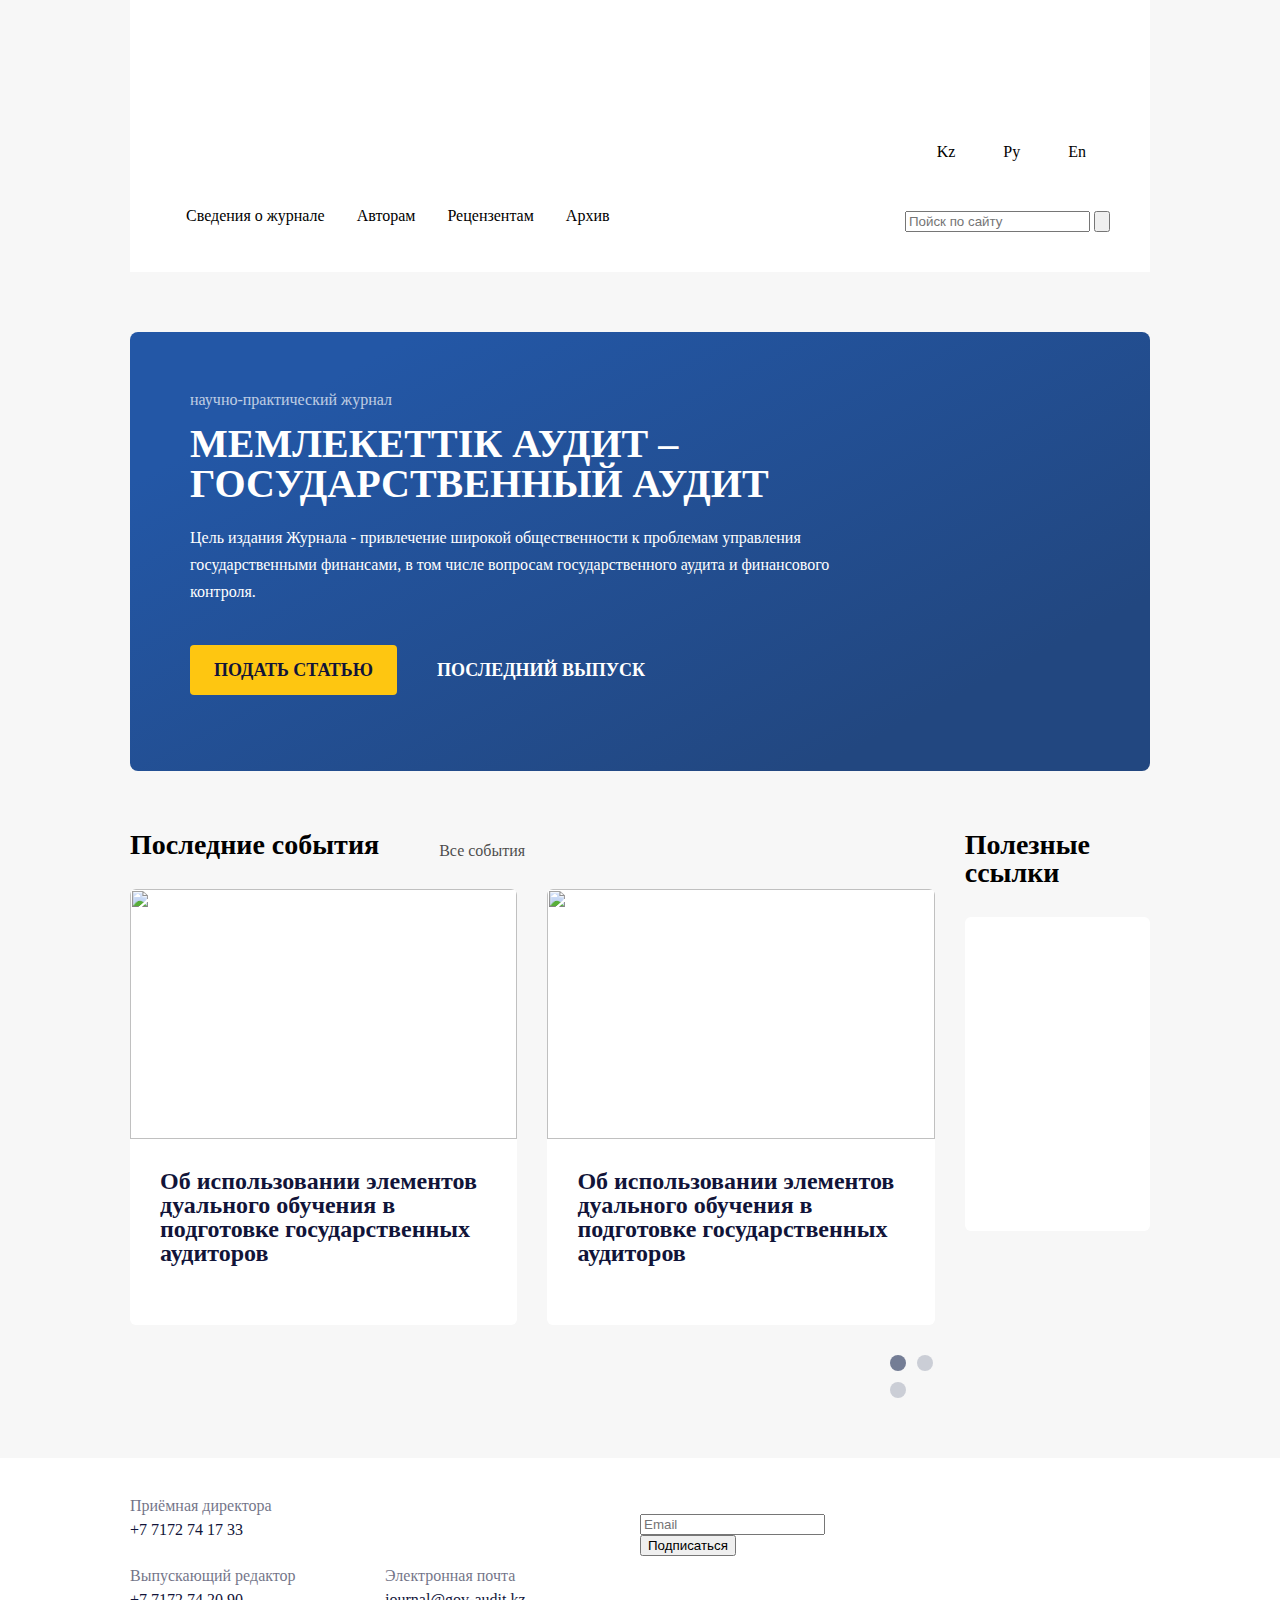
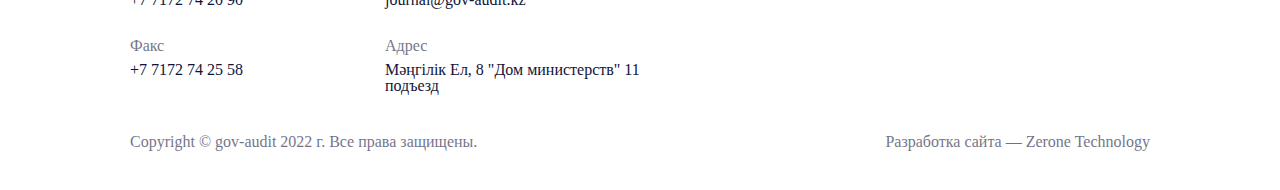
==== index.html @ de804c96 "premade bootrstrap" ====
<!DOCTYPE html>
<html lang="en">
	<head>
		<meta charset="UTF-8" />
		<meta http-equiv="X-UA-Compatible" content="IE=edge" />
		<meta name="viewport" content="width=device-width, initial-scale=1.0" />
		<title>Gos audit | layout</title>

		<link rel="stylesheet" href="./assets/css/main.min.css" />
	</head>
	<body>
		<header>
			<div class="header--top">
				<div class="container">
					<div class="logo--wrapper">
						<img
							height="120px"
							src="./assets/img/Esep logo 1.svg"
							alt=""
							srcset=""
						/>
					</div>
					<div class="navigation--wrapper">
						<div class="personal--wrapper"></div>
						<div class="lang--wrapper">
							<ul class="lang--list">
								<li class="lang--item"><a href="" class="lang--link">Kz</a></li>
								<li class="lang--item"><a href="" class="lang--link">Ру</a></li>
								<li class="lang--item"><a href="" class="lang--link">En</a></li>
							</ul>
						</div>
					</div>
				</div>
			</div>
			<div class="header--bottom">
				<div class="container">
					<div class="menu--wrapper">
						<ul class="menu--list">
							<li class="menu--item">
								<a href="" class="menu--link">Сведения о журнале</a>
							</li>
							<li class="menu--item">
								<a href="" class="menu--link">Авторам</a>
							</li>
							<li class="menu--item">
								<a href="" class="menu--link">Рецензентам</a>
							</li>
							<li class="menu--item">
								<a href="" class="menu--link">Архив</a>
							</li>
						</ul>
					</div>
					<div class="search--wrapper">
						<form class="search--bar" action type="get">
							<input type="text" placeholder="Пойск по сайту" />
							<input type="submit" value="" />
						</form>
					</div>
				</div>
			</div>
		</header>
		<main class="mainpage">
			<!-- Main banner -->
			<section class="banner--wide-top">
				<!-- <img class="fly" src="./assets/img/banner/circles.svg" alt="" /> -->
				<article>
					<div class="cartegory">научно-практический журнал</div>
					<div class="title">МЕМЛЕКЕТТІК АУДИТ – ГОСУДАРСТВЕННЫЙ АУДИТ</div>
					<div class="description">
						Цель издания Журнала - привлечение широкой общественности к
						проблемам управления государственными финансами, в том числе
						вопросам государственного аудита и финансового контроля.
					</div>
					<div class="btn--wrapper">
						<div class="btn--inline">
							<a href="" class="btn btn--primary">Подать статью</a>
							<a href="" class="btn btn--secondary">Последний выпуск</a>
						</div>
					</div>
				</article>
			</section>
			<!-- Section with right bar -->
			<section class="content--complex">
				<div class="content--left">
					<div class="block">
						<div class="block--title">
							<div class="title">
								<h3>Последние события</h3>
							</div>
							<div class="link">
								<a href="" class="block--link">Все события</a>
							</div>
						</div>
						<div class="block--content">
							<div class="news--list">
								<div class="news--item">
									<div class="news--content--wrapper">
										<div class="news--content">
											<div class="news--image">
												<img
													src="https://tengrinews.kz/userdata/article/2022/article_1742/thumb_m/photo_2461.jpeg"
													alt=""
												/>
											</div>
											<article class="news--info">
												<div class="title">
													<a href="/">
														Об использовании элементов дуального обучения в
														подготовке государственных аудиторов
													</a>
												</div>
											</article>
										</div>
									</div>
								</div>
								<div class="news--item">
									<div class="news--content--wrapper">
										<div class="news--content">
											<div class="news--image">
												<img
													src="https://tengrinews.kz/userdata/u407/2022-02/resize/171885e042abcdcb8bdae9cc06c01e31.jpeg"
													alt=""
												/>
											</div>
											<article class="news--info">
												<div class="title">
													<a href="/">
														Об использовании элементов дуального обучения в
														подготовке государственных аудиторов
													</a>
												</div>
											</article>
										</div>
									</div>
								</div>

								<div class="pagination pagination--news">
									<div class="icon icon--arrow-left">
										<a href="/">
											<img
												src="./assets/img/icons/arrow-left.svg"
												alt=""
												srcset=""
											/>
										</a>
									</div>
									<div class="icon icon--arrow-right">
										<a href="/">
											<img
												src="./assets/img/icons/arrow-right.svg"
												alt=""
												srcset=""
											/>
										</a>
									</div>
									<div class="external">
										<div class="image--wrapper">
											<a href="/" class="icon icon--circle active"></a>
											<a href="/" class="icon icon--circle"></a>
											<a href="/" class="icon icon--circle"></a>
										</div>
									</div>
								</div>
							</div>
						</div>
					</div>
				</div>
				<div class="content--right">
					<div class="block">
						<div class="block--title">
							<div class="title">
								<h3>Полезные ссылки</h3>
							</div>
						</div>
						<div class="block--content">
							<div class="link--list">
								<div class="link--item">
									<a href="" class="image--link">
										<img
											src="https://moveon.kz/src/assets/img/Athletex2%201.png"
											alt=""
										/>
									</a>
								</div>
								<div class="link--item">
									<a href="" class="image--link">
										<img
											src="https://moveon.kz/src/assets/img/%D1%84%D1%81%D1%82%201.png"
											alt=""
										/>
									</a>
								</div>
								<div class="link--item">
									<a href="" class="image--link">
										<img
											src="https://moveon.kz/src/assets/img/RC%20logo%201.png"
											alt=""
										/>
									</a>
								</div>
								<div class="link--item">
									<a href="" class="image--link">
										<img
											src="https://moveon.kz/src/assets/img/GC%201.png"
											alt=""
										/>
									</a>
								</div>
							</div>
						</div>
					</div>
				</div>
			</section>
		</main>
		<footer>
			<div class="container">
				<div class="footer--left">
					<div class="contact--info">
						<div class="contact--item w-100">
							<div class="title--line">Приёмная директора</div>
							<div class="link--line">
								<a href="" class="link">+7 7172 74 17 33</a>
							</div>
						</div>
						<div class="contact--item w-50">
							<div class="title--line">Выпускающий редактор</div>
							<div class="link--line">
								<a href="" class="link">+7 7172 74 20 90</a>
							</div>
						</div>
						<div class="contact--item w-50">
							<div class="title--line">Электронная почта</div>
							<div class="link--line">
								<a href="" class="link">journal@gov-audit.kz</a>
							</div>
						</div>
						<div class="contact--item w-50">
							<div class="title--line">Факс</div>
							<div class="link--line">
								<a href="" class="link">+7 7172 74 25 58</a>
							</div>
						</div>
						<div class="contact--item w-50">
							<div class="title--line">Адрес</div>
							<div class="link--line">
								<a href="" class="link">
									Мәңгілік Ел, 8 "Дом министерств" 11 подъезд
								</a>
							</div>
						</div>
					</div>
				</div>
				<div class="footer--right">
					<div class="socials--wrapper">
						<div class="link--inline">
							<a href="http://" target="_blank"><img src="" alt="" /></a>
							<a href="http://" target="_blank"><img src="" alt="" /></a>
							<a href="http://" target="_blank"><img src="" alt="" /></a>
						</div>
					</div>
					<div class="subscribe--wrapper">
						<form action="" method="get" class="subscribe--from">
							<div class="input--line">
								<input type="text" placeholder="Email" />
							</div>
							<div class="input--line">
								<input type="submit" value="Подписаться" />
							</div>
						</form>
					</div>
				</div>
				<div class="footer--bottom">
					<div class="site--info-c">
						Copyright © gov-audit 2022 г. Все права защищены.
					</div>
					<div class="site--info-dev">
						<a href="" target="_blank">Разработка сайта — Zerone Technology</a>
					</div>
				</div>
			</div>
		</footer>
	</body>
</html>
---- assets/css/main.min.css ----
html,body,div,span,applet,object,iframe,h1,h2,h3,h4,h5,h6,p,blockquote,pre,a,abbr,acronym,address,big,cite,code,del,dfn,em,img,ins,kbd,q,s,samp,small,strike,strong,sub,sup,tt,var,b,u,i,center,dl,dt,dd,ol,ul,li,fieldset,form,label,legend,table,caption,tbody,tfoot,thead,tr,th,td,article,aside,canvas,details,embed,figure,figcaption,footer,header,hgroup,menu,nav,output,ruby,section,summary,time,mark,audio,video{margin:0;padding:0;border:0;font-size:100%;font:inherit;vertical-align:baseline}a{color:inherit;text-decoration:none}article,aside,details,figcaption,figure,footer,header,hgroup,menu,nav,section{display:block}body{line-height:1}ol,ul{list-style:none}blockquote,q{quotes:none}blockquote:before,blockquote:after{content:'';content:none}q:before,q:after{content:'';content:none}table{border-collapse:collapse;border-spacing:0}@font-face{font-family:'PT Sans';src:url("./../fonts/PT sans/PTSans-Regular.ttf")}@font-face{font-family:'PT Sans';src:url("./../fonts/PT sans/PTSans-Bold.ttf");font-weight:bold}header{width:100%;max-width:100%}header .header--top .container{display:-webkit-box;display:-ms-flexbox;display:flex;-webkit-box-orient:horizontal;-webkit-box-direction:normal;-ms-flex-direction:row;flex-direction:row;-ms-flex-wrap:wrap;flex-wrap:wrap;background:#fff;padding:40px 40px 0 56px}header .header--top .logo--wrapper,header .header--top .navigation--wrapper{max-width:50%;width:50%}header .header--top .logo--wrapper{display:-webkit-box;display:-ms-flexbox;display:flex;-webkit-box-pack:start;-ms-flex-pack:start;justify-content:start;-webkit-box-align:start;-ms-flex-align:start;align-items:flex-start}header .header--top .navigation--wrapper{display:-webkit-box;display:-ms-flexbox;display:flex;-webkit-box-pack:end;-ms-flex-pack:end;justify-content:end;-webkit-box-align:end;-ms-flex-align:end;align-items:flex-end}header .header--top .lang--wrapper{width:100%;max-width:100%;display:-webkit-box;display:-ms-flexbox;display:flex;-webkit-box-pack:end;-ms-flex-pack:end;justify-content:end}header .header--top .lang--list{display:-webkit-inline-box;display:-ms-inline-flexbox;display:inline-flex;width:100%;-webkit-box-pack:end;-ms-flex-pack:end;justify-content:end}header .header--top .lang--item{width:-webkit-fit-content;width:-moz-fit-content;width:fit-content;max-width:-webkit-fit-content;max-width:-moz-fit-content;max-width:fit-content;height:auto}header .header--top .lang--link{padding:16px 24px}header .header--bottom .container{display:-webkit-box;display:-ms-flexbox;display:flex;-webkit-box-orient:horizontal;-webkit-box-direction:normal;-ms-flex-direction:row;flex-direction:row;-ms-flex-wrap:wrap;flex-wrap:wrap;background:#fff;padding:40px}header .header--bottom .menu--wrapper,header .header--bottom .search--wrapper{max-width:50%;width:50%}header .header--bottom .menu--wrapper{display:-webkit-box;display:-ms-flexbox;display:flex;-webkit-box-pack:start;-ms-flex-pack:start;justify-content:start;-webkit-box-align:start;-ms-flex-align:start;align-items:flex-start}header .header--bottom .menu--list{display:-webkit-inline-box;display:-ms-inline-flexbox;display:inline-flex}header .header--bottom .menu--link{display:-webkit-box;display:-ms-flexbox;display:flex;padding:8px 16px}header .header--bottom .search--wrapper{display:-webkit-box;display:-ms-flexbox;display:flex;-webkit-box-pack:end;-ms-flex-pack:end;justify-content:end;-webkit-box-align:end;-ms-flex-align:end;align-items:flex-end}footer{width:100%;max-width:100%;margin-top:60px;padding:40px;-webkit-box-sizing:border-box;box-sizing:border-box;background:#ffffff;font-size:16px;color:#111439}footer .container{display:-webkit-box;display:-ms-flexbox;display:flex;-ms-flex-wrap:wrap;flex-wrap:wrap}footer .footer--left,footer .footer--right{-webkit-box-flex:50%;-ms-flex:50%;flex:50%;max-width:50%}footer .footer--bottom{margin-top:40px;-webkit-box-flex:100%;-ms-flex:100%;flex:100%;display:-webkit-box;display:-ms-flexbox;display:flex;-webkit-box-align:center;-ms-flex-align:center;align-items:center}footer .footer--bottom .site--info-c{width:-webkit-fit-content;width:-moz-fit-content;width:fit-content;margin-right:auto;opacity:0.6}footer .footer--bottom .site--info-dev{width:-webkit-fit-content;width:-moz-fit-content;width:fit-content;margin-left:auto;opacity:0.6}footer .contact--info{display:-webkit-box;display:-ms-flexbox;display:flex;-webkit-box-orient:horizontal;-webkit-box-direction:normal;-ms-flex-direction:row;flex-direction:row;-ms-flex-wrap:wrap;flex-wrap:wrap;row-gap:30px}footer .contact--info .w-100{-webkit-box-flex:100%;-ms-flex:100%;flex:100%}footer .contact--info .w-50{-webkit-box-flex:50%;-ms-flex:50%;flex:50%;max-width:50%}footer .contact--item{display:-webkit-box;display:-ms-flexbox;display:flex;-webkit-box-orient:vertical;-webkit-box-direction:normal;-ms-flex-direction:column;flex-direction:column;row-gap:8px}footer .contact--item .title--line{color:#111439;opacity:0.6}.btn{padding:16px 24px;width:-webkit-fit-content;width:-moz-fit-content;width:fit-content;height:-webkit-fit-content;height:-moz-fit-content;height:fit-content;text-transform:uppercase;font-weight:bold;border-radius:4px;display:-webkit-box;display:-ms-flexbox;display:flex;-webkit-box-pack:center;-ms-flex-pack:center;justify-content:center;-webkit-box-align:center;-ms-flex-align:center;align-items:center}.btn--wrapper{width:100%;max-width:100%;height:-webkit-fit-content;height:-moz-fit-content;height:fit-content;padding:16px 0;display:-webkit-box;display:-ms-flexbox;display:flex;-webkit-box-orient:vertical;-webkit-box-direction:normal;-ms-flex-direction:column;flex-direction:column}.btn--inline{height:-webkit-fit-content;height:-moz-fit-content;height:fit-content;display:-webkit-inline-box;display:-ms-inline-flexbox;display:inline-flex;-webkit-column-gap:16px;column-gap:16px}.btn--primary{background-color:#fec611;color:#111439}.banner--wide-top{width:100%;max-width:100%;margin-top:60px;padding:60px;border-radius:8px;-webkit-box-sizing:border-box;box-sizing:border-box;background:linear-gradient(152.67deg, #2357a6 15.56%, #224780 82.04%),linear-gradient(152.67deg, #2b72b3 15.56%, #1756a2 82.04%),#2469bb;color:#fff}.banner--wide-top article .cartegory{margin-bottom:16px;font-size:16px;opacity:0.7}.banner--wide-top article .title{margin-bottom:20px;font-size:40px;font-weight:bold}@media screen and (max-width: 768px){.banner--wide-top article .title{font-size:32px}}.banner--wide-top article .description{margin-bottom:24px;font-size:16px;line-height:27px;max-width:650px}.banner--wide-top .btn{font-size:18px}@media screen and (max-width: 768px){.banner--wide-top .btn--inline{-webkit-box-orient:horizontal;-webkit-box-direction:normal;-ms-flex-direction:row;flex-direction:row;-ms-flex-wrap:wrap;flex-wrap:wrap;row-gap:15px}.banner--wide-top .btn--inline .btn{width:100%}}.content--complex{display:-webkit-box;display:-ms-flexbox;display:flex;-webkit-box-orient:horizontal;-webkit-box-direction:normal;-ms-flex-direction:row;flex-direction:row;-webkit-box-sizing:border-box;box-sizing:border-box;margin-top:60px}@media screen and (max-width: 1020px){.content--complex{-ms-flex-wrap:wrap;flex-wrap:wrap;margin-top:30px}}.content--left,.content--right{-webkit-box-sizing:border-box;box-sizing:border-box}.content--right{margin-left:auto}@media screen and (max-width: 980px){.content--right{width:100%;max-width:100%;margin-left:0;margin-top:30px}}.content--right .block--content{width:100%;max-width:100%;-webkit-box-sizing:border-box;box-sizing:border-box;background-color:#fff;border-radius:6px;padding:40px}.block--title{max-width:100%;display:-webkit-inline-box;display:-ms-inline-flexbox;display:inline-flex}@media screen and (max-width: 768px){.block--title{width:100%;display:-webkit-inline-box;display:-ms-inline-flexbox;display:inline-flex}}.block--title .title,.block--title .link{display:-webkit-box;display:-ms-flexbox;display:flex;-webkit-box-align:end;-ms-flex-align:end;align-items:end}.block--title .title{width:-webkit-fit-content;width:-moz-fit-content;width:fit-content;margin-right:60px;font-size:28px;font-weight:bold}.block--title .link{font-size:16px;opacity:0.7}@media screen and (max-width: 768px){.block--title .link{margin-left:auto}}.block--content{margin-top:30px;display:-webkit-box;display:-ms-flexbox;display:flex}.news--list{width:100%;max-width:100%;-webkit-box-sizing:border-box;box-sizing:border-box;display:-webkit-box;display:-ms-flexbox;display:flex;-ms-flex-wrap:wrap;flex-wrap:wrap;row-gap:30px;margin-left:-15px;margin-right:-15px}@media screen and (max-width: 1020px){.news--list{width:auto;margin-left:0;margin-right:0}}@media screen and (max-width: 768px){.news--list{margin-left:auto;margin-right:auto}}.news--item{-webkit-box-flex:calc(100% / 2);-ms-flex:calc(100% / 2);flex:calc(100% / 2);max-width:calc(100% / 2);-webkit-box-sizing:border-box;box-sizing:border-box}@media screen and (max-width: 768px){.news--item{-webkit-box-flex:1;-ms-flex:auto;flex:auto;max-width:100%}}.news--content{border-radius:6px;overflow:hidden;background-color:#fff}.news--content--wrapper{max-width:100%;padding:0 15px;-webkit-box-sizing:border-box;box-sizing:border-box}@media screen and (max-width: 768px){.news--content--wrapper{padding:0}}.news--image{max-width:100%;width:100%;height:250px}.news--image img{height:100%;width:100%;-o-object-fit:cover;object-fit:cover;-o-object-position:center center;object-position:center center}.news--info{padding:30px 30px 60px 30px}.news--info .title{font-size:24px;font-weight:bold;color:#111439}.pagination{width:100%;max-width:100%;-webkit-box-sizing:border-box;box-sizing:border-box}.pagination--news{display:-webkit-box;display:-ms-flexbox;display:flex;-webkit-box-orient:horizontal;-webkit-box-direction:normal;-ms-flex-direction:row;flex-direction:row;-webkit-box-pack:end;-ms-flex-pack:end;justify-content:flex-end;-webkit-column-gap:30px;column-gap:30px}.pagination--news .icon{display:-webkit-box;display:-ms-flexbox;display:flex;-webkit-box-pack:center;-ms-flex-pack:center;justify-content:center;-webkit-box-align:center;-ms-flex-align:center;align-items:center}.pagination .external .image--wrapper{max-width:60px;display:-webkit-box;display:-ms-flexbox;display:flex;-webkit-box-orient:horizontal;-webkit-box-direction:normal;-ms-flex-direction:row;flex-direction:row;-ms-flex-wrap:wrap;flex-wrap:wrap;row-gap:11px;-webkit-column-gap:11px;column-gap:11px}.pagination .external .image--wrapper .icon{width:16px;height:16px;background-color:#1d2b53;border-radius:50px;opacity:0.2}.pagination .external .image--wrapper .icon.active,.pagination .external .image--wrapper .icon:hover{background-color:#1d2b53;opacity:0.6}.link--list{max-width:100%;padding:40px;-webkit-box-sizing:border-box;box-sizing:border-box;display:-webkit-box;display:-ms-flexbox;display:flex;-webkit-box-orient:vertical;-webkit-box-direction:normal;-ms-flex-direction:column;flex-direction:column;row-gap:30px}@media screen and (max-width: 980px){.link--list{-webkit-box-orient:horizontal;-webkit-box-direction:normal;-ms-flex-direction:row;flex-direction:row;-webkit-box-align:center;-ms-flex-align:center;align-items:center;-ms-flex-wrap:wrap;flex-wrap:wrap;-webkit-box-pack:justify;-ms-flex-pack:justify;justify-content:space-between;row-gap:30px;-webkit-column-gap:30px;column-gap:30px}}.link--item{width:100%;max-width:100%;max-height:160px;display:-webkit-box;display:-ms-flexbox;display:flex}.link--item .image--link{margin:0 auto}.link--item .image--link img{max-width:160px;max-height:100px}html,body{font-family:'PT Sans';background:#f7f7f7}.container,main{width:1920px;max-width:100%;margin:0 auto;-webkit-box-sizing:border-box;box-sizing:border-box}@media screen and (max-width: 1920px){.container,main{width:1440px}}@media screen and (max-width: 1440px){.container,main{width:1020px}}@media screen and (max-width: 1020px){.container,main{width:980px}}@media screen and (max-width: 980px){.container,main{width:768px}}@media screen and (max-width: 768px){.container,main{width:480px}}@media screen and (max-width: 480px){.container,main{width:100%;max-width:100%;padding:0 20px}}
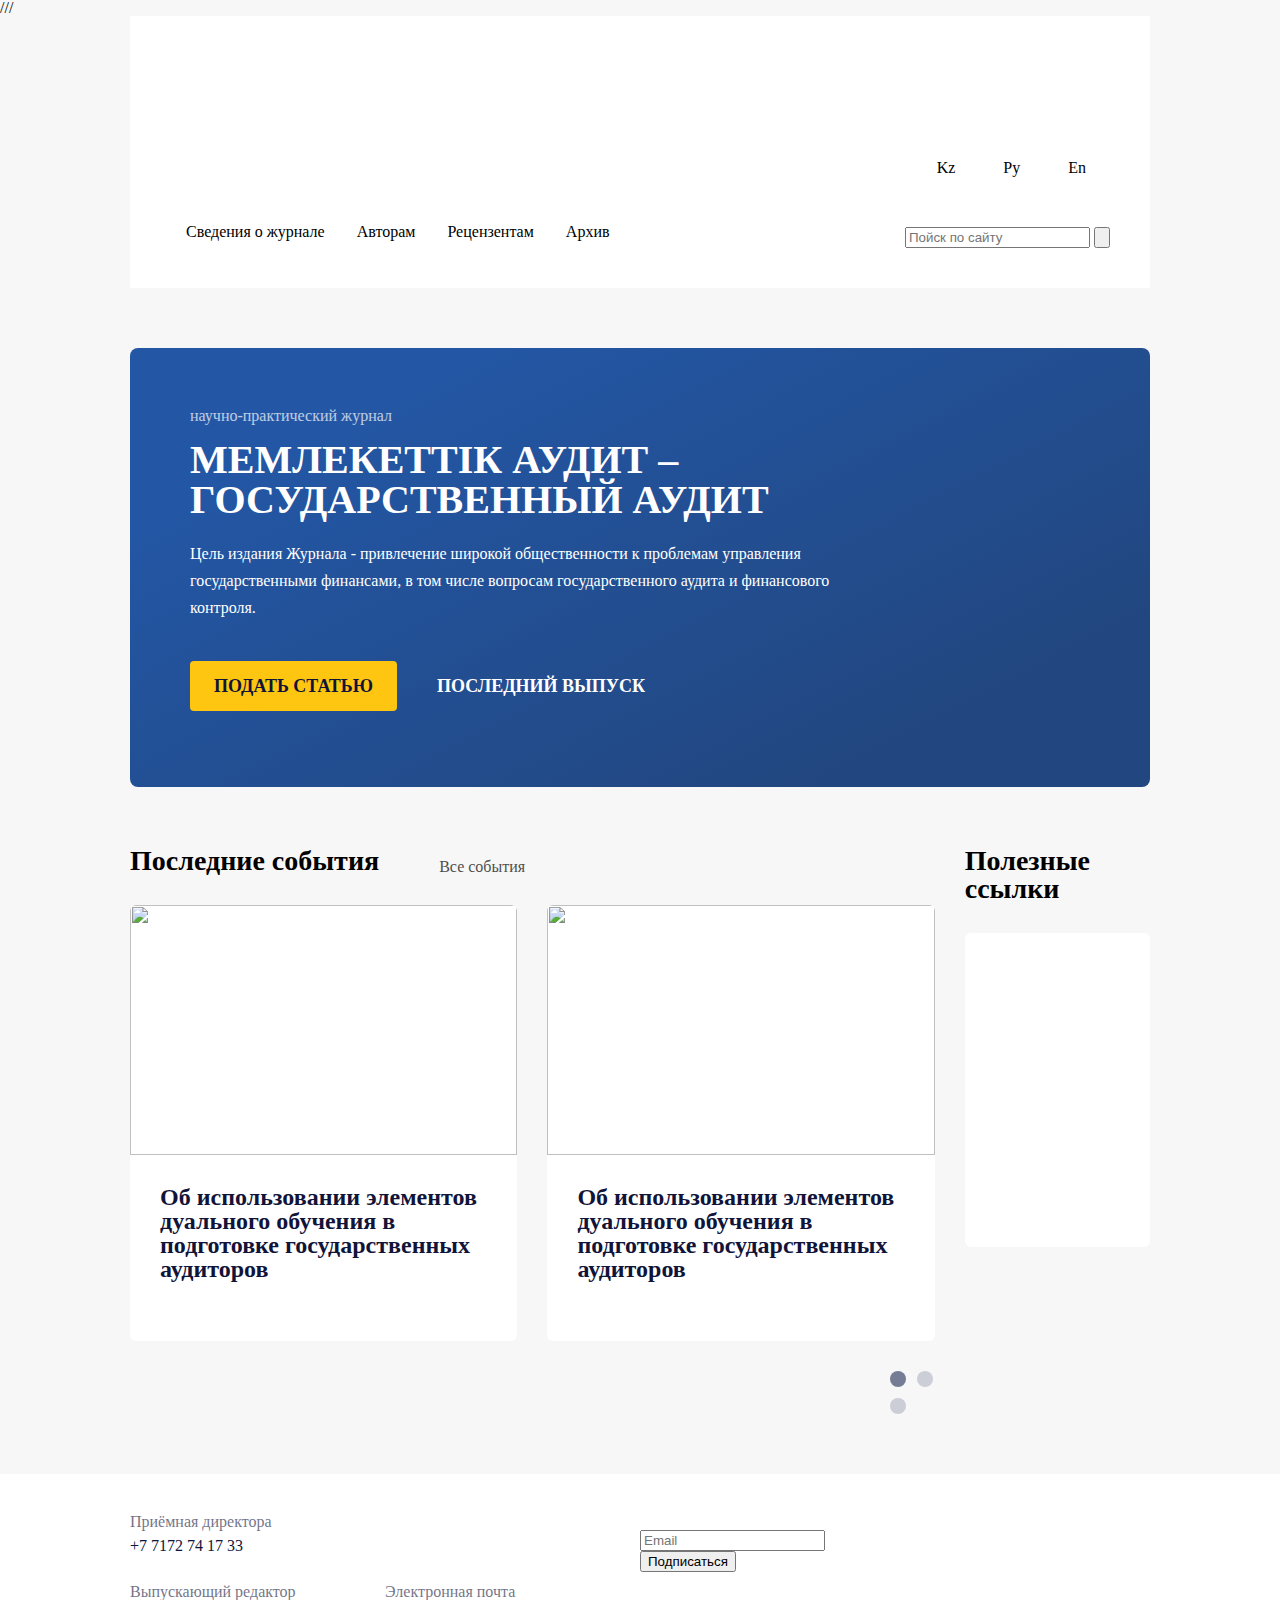
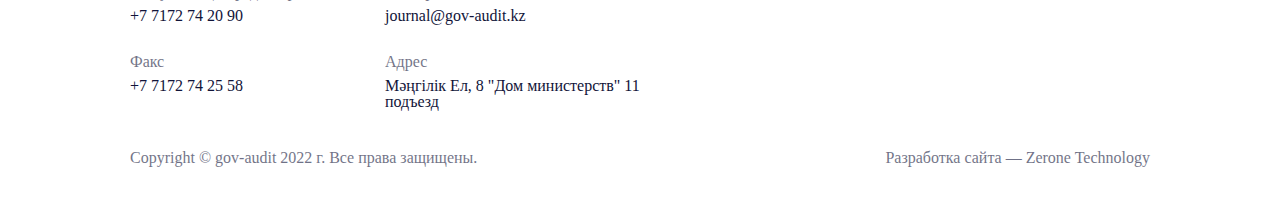
==== commit 67a24767: "nurs" ====
--- a/index.html
+++ b/index.html
@@ -10,7 +10,7 @@
 	</head>
 	<body>
 		<header>
-			<div class="header--top">
+			<div class="header--top"> ///
 				<div class="container">
 					<div class="logo--wrapper">
 						<img
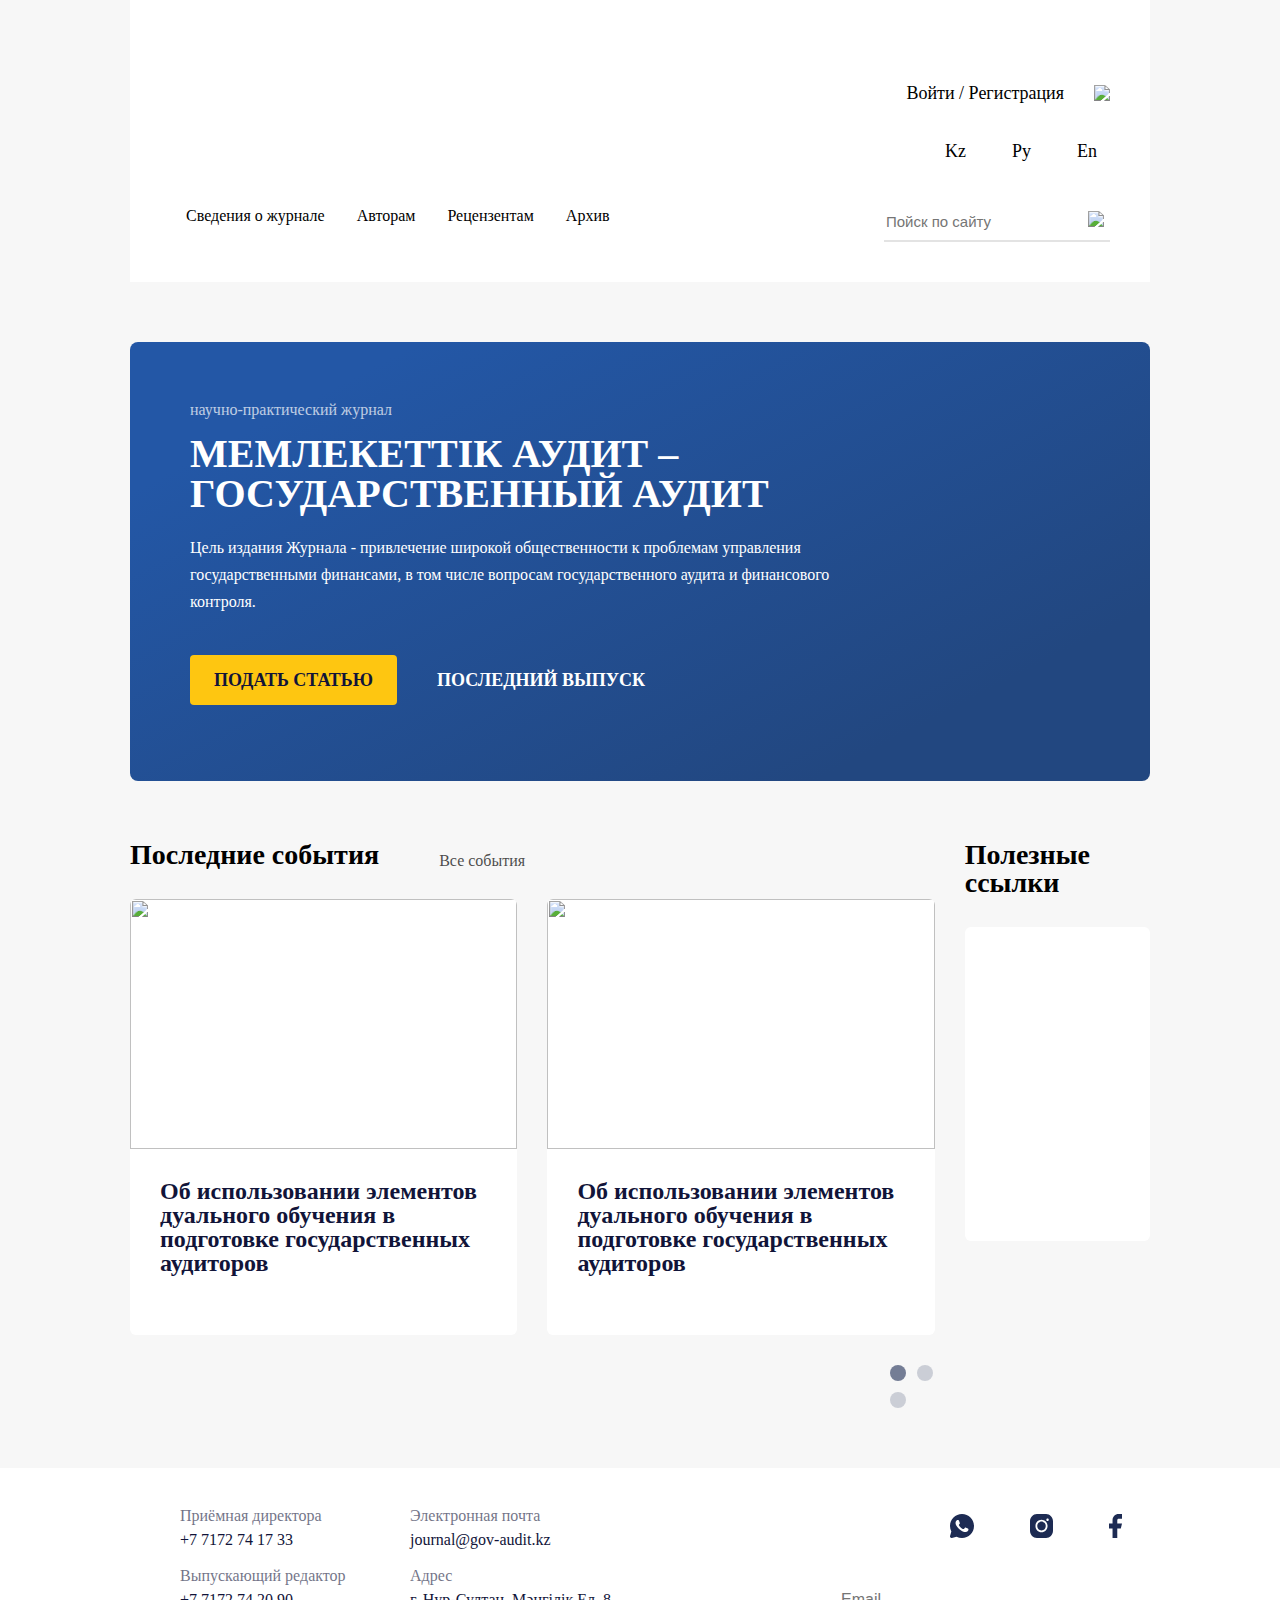
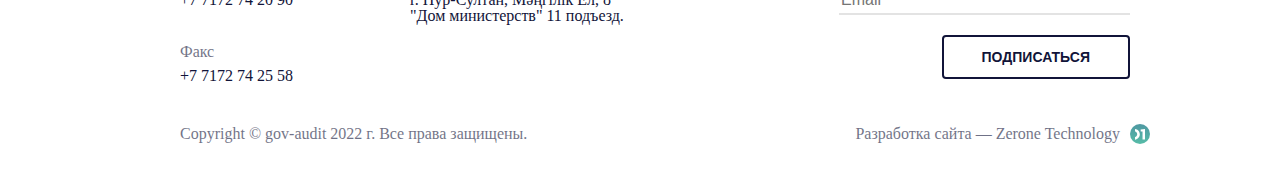
==== commit 4be0f185: "Контакты" ====
--- a/index.html
+++ b/index.html
@@ -7,10 +7,13 @@
 		<title>Gos audit | layout</title>
 
 		<link rel="stylesheet" href="./assets/css/main.min.css" />
-	</head>
+		
+		
+
+</head>
 	<body>
 		<header>
-			<div class="header--top"> ///
+			<div class="header--top">
 				<div class="container">
 					<div class="logo--wrapper">
 						<img
@@ -20,16 +23,26 @@
 							srcset=""
 						/>
 					</div>
+					
 					<div class="navigation--wrapper">
-						<div class="personal--wrapper"></div>
+						<div class="personal--wrapper">
+							<a href="#" class="personal--login">Войти</a>
+							&nbsp;/&nbsp;
+							<a href="#" class="personal--registr">Регистрация</a>
+						
+						<img class="personal--svg" src="/assets/img/icons/user.svg" />
+							
+						</div>
 						<div class="lang--wrapper">
 							<ul class="lang--list">
 								<li class="lang--item"><a href="" class="lang--link">Kz</a></li>
 								<li class="lang--item"><a href="" class="lang--link">Ру</a></li>
 								<li class="lang--item"><a href="" class="lang--link">En</a></li>
 							</ul>
-						</div>
-					</div>
+
+						</div>
+					</div>
+					
 				</div>
 			</div>
 			<div class="header--bottom">
@@ -52,8 +65,8 @@
 					</div>
 					<div class="search--wrapper">
 						<form class="search--bar" action type="get">
-							<input type="text" placeholder="Пойск по сайту" />
-							<input type="submit" value="" />
+							<input class="search--input" type="text" placeholder="Пойск по сайту" />
+							<button class="search--button" type="submit"><img class="personal--svg" src="/assets/img/icons/search.svg" /></button>
 						</form>
 					</div>
 				</div>
@@ -216,22 +229,30 @@
 			<div class="container">
 				<div class="footer--left">
 					<div class="contact--info">
-						<div class="contact--item w-100">
+						<div class="contact--item w-50">
 							<div class="title--line">Приёмная директора</div>
 							<div class="link--line">
 								<a href="" class="link">+7 7172 74 17 33</a>
 							</div>
 						</div>
 						<div class="contact--item w-50">
+							<div class="title--line">Электронная почта</div>
+							<div class="link--line">
+								<a href="" class="link">journal@gov-audit.kz</a>
+							</div>
+						</div>
+						<div class="contact--item w-50">
 							<div class="title--line">Выпускающий редактор</div>
 							<div class="link--line">
 								<a href="" class="link">+7 7172 74 20 90</a>
 							</div>
 						</div>
 						<div class="contact--item w-50">
-							<div class="title--line">Электронная почта</div>
-							<div class="link--line">
-								<a href="" class="link">journal@gov-audit.kz</a>
+							<div class="title--line">Адрес</div>
+							<div class="link--line">
+								<a href="" class="link">
+									г. Нур-Султан, Мәңгілік Ел, 8 "Дом министерств" 11 подъезд.
+								</a>
 							</div>
 						</div>
 						<div class="contact--item w-50">
@@ -240,33 +261,23 @@
 								<a href="" class="link">+7 7172 74 25 58</a>
 							</div>
 						</div>
-						<div class="contact--item w-50">
-							<div class="title--line">Адрес</div>
-							<div class="link--line">
-								<a href="" class="link">
-									Мәңгілік Ел, 8 "Дом министерств" 11 подъезд
-								</a>
-							</div>
-						</div>
 					</div>
 				</div>
 				<div class="footer--right">
-					<div class="socials--wrapper">
-						<div class="link--inline">
-							<a href="http://" target="_blank"><img src="" alt="" /></a>
-							<a href="http://" target="_blank"><img src="" alt="" /></a>
-							<a href="http://" target="_blank"><img src="" alt="" /></a>
-						</div>
-					</div>
 					<div class="subscribe--wrapper">
-						<form action="" method="get" class="subscribe--from">
-							<div class="input--line">
-								<input type="text" placeholder="Email" />
-							</div>
-							<div class="input--line">
-								<input type="submit" value="Подписаться" />
-							</div>
-						</form>
+
+						<div action="" method="get" class="subscribe--from">
+							<div class="subscribe--contacts">
+								<a href="#" class="subscribe--contact" type="submit"><img class="personal--svg" src="/assets/img/icons/icon-social-whatsapp.svg" /></a>
+								<a href="#" class="subscribe--contact" type="submit"><img class="personal--svg" src="/assets/img/icons/icon-social-instagram.svg" /></a>
+								<a href="#" class="subscribe--contact" type="submit"><img class="personal--svg" src="/assets/img/icons/icon-social-facebook.svg" /></a>
+							</div>
+							<form action="" class="subscribe--email">
+								<input class="subscribe--input" type="text" name="email" placeholder="Email" />
+								<input class="subscribe--btn" type="submit" value="Подписаться" />
+							</form>
+				
+						</div>
 					</div>
 				</div>
 				<div class="footer--bottom">
@@ -276,6 +287,8 @@
 					<div class="site--info-dev">
 						<a href="" target="_blank">Разработка сайта — Zerone Technology</a>
 					</div>
+					<img class="dev--svg" src="/assets/img/icons/logo-zerone.svg" />
+					
 				</div>
 			</div>
 		</footer>
--- a/assets/css/main.min.css
+++ b/assets/css/main.min.css
@@ -1 +1 @@
-html,body,div,span,applet,object,iframe,h1,h2,h3,h4,h5,h6,p,blockquote,pre,a,abbr,acronym,address,big,cite,code,del,dfn,em,img,ins,kbd,q,s,samp,small,strike,strong,sub,sup,tt,var,b,u,i,center,dl,dt,dd,ol,ul,li,fieldset,form,label,legend,table,caption,tbody,tfoot,thead,tr,th,td,article,aside,canvas,details,embed,figure,figcaption,footer,header,hgroup,menu,nav,output,ruby,section,summary,time,mark,audio,video{margin:0;padding:0;border:0;font-size:100%;font:inherit;vertical-align:baseline}a{color:inherit;text-decoration:none}article,aside,details,figcaption,figure,footer,header,hgroup,menu,nav,section{display:block}body{line-height:1}ol,ul{list-style:none}blockquote,q{quotes:none}blockquote:before,blockquote:after{content:'';content:none}q:before,q:after{content:'';content:none}table{border-collapse:collapse;border-spacing:0}@font-face{font-family:'PT Sans';src:url("./../fonts/PT sans/PTSans-Regular.ttf")}@font-face{font-family:'PT Sans';src:url("./../fonts/PT sans/PTSans-Bold.ttf");font-weight:bold}header{width:100%;max-width:100%}header .header--top .container{display:-webkit-box;display:-ms-flexbox;display:flex;-webkit-box-orient:horizontal;-webkit-box-direction:normal;-ms-flex-direction:row;flex-direction:row;-ms-flex-wrap:wrap;flex-wrap:wrap;background:#fff;padding:40px 40px 0 56px}header .header--top .logo--wrapper,header .header--top .navigation--wrapper{max-width:50%;width:50%}header .header--top .logo--wrapper{display:-webkit-box;display:-ms-flexbox;display:flex;-webkit-box-pack:start;-ms-flex-pack:start;justify-content:start;-webkit-box-align:start;-ms-flex-align:start;align-items:flex-start}header .header--top .navigation--wrapper{display:-webkit-box;display:-ms-flexbox;display:flex;-webkit-box-pack:end;-ms-flex-pack:end;justify-content:end;-webkit-box-align:end;-ms-flex-align:end;align-items:flex-end}header .header--top .lang--wrapper{width:100%;max-width:100%;display:-webkit-box;display:-ms-flexbox;display:flex;-webkit-box-pack:end;-ms-flex-pack:end;justify-content:end}header .header--top .lang--list{display:-webkit-inline-box;display:-ms-inline-flexbox;display:inline-flex;width:100%;-webkit-box-pack:end;-ms-flex-pack:end;justify-content:end}header .header--top .lang--item{width:-webkit-fit-content;width:-moz-fit-content;width:fit-content;max-width:-webkit-fit-content;max-width:-moz-fit-content;max-width:fit-content;height:auto}header .header--top .lang--link{padding:16px 24px}header .header--bottom .container{display:-webkit-box;display:-ms-flexbox;display:flex;-webkit-box-orient:horizontal;-webkit-box-direction:normal;-ms-flex-direction:row;flex-direction:row;-ms-flex-wrap:wrap;flex-wrap:wrap;background:#fff;padding:40px}header .header--bottom .menu--wrapper,header .header--bottom .search--wrapper{max-width:50%;width:50%}header .header--bottom .menu--wrapper{display:-webkit-box;display:-ms-flexbox;display:flex;-webkit-box-pack:start;-ms-flex-pack:start;justify-content:start;-webkit-box-align:start;-ms-flex-align:start;align-items:flex-start}header .header--bottom .menu--list{display:-webkit-inline-box;display:-ms-inline-flexbox;display:inline-flex}header .header--bottom .menu--link{display:-webkit-box;display:-ms-flexbox;display:flex;padding:8px 16px}header .header--bottom .search--wrapper{display:-webkit-box;display:-ms-flexbox;display:flex;-webkit-box-pack:end;-ms-flex-pack:end;justify-content:end;-webkit-box-align:end;-ms-flex-align:end;align-items:flex-end}footer{width:100%;max-width:100%;margin-top:60px;padding:40px;-webkit-box-sizing:border-box;box-sizing:border-box;background:#ffffff;font-size:16px;color:#111439}footer .container{display:-webkit-box;display:-ms-flexbox;display:flex;-ms-flex-wrap:wrap;flex-wrap:wrap}footer .footer--left,footer .footer--right{-webkit-box-flex:50%;-ms-flex:50%;flex:50%;max-width:50%}footer .footer--bottom{margin-top:40px;-webkit-box-flex:100%;-ms-flex:100%;flex:100%;display:-webkit-box;display:-ms-flexbox;display:flex;-webkit-box-align:center;-ms-flex-align:center;align-items:center}footer .footer--bottom .site--info-c{width:-webkit-fit-content;width:-moz-fit-content;width:fit-content;margin-right:auto;opacity:0.6}footer .footer--bottom .site--info-dev{width:-webkit-fit-content;width:-moz-fit-content;width:fit-content;margin-left:auto;opacity:0.6}footer .contact--info{display:-webkit-box;display:-ms-flexbox;display:flex;-webkit-box-orient:horizontal;-webkit-box-direction:normal;-ms-flex-direction:row;flex-direction:row;-ms-flex-wrap:wrap;flex-wrap:wrap;row-gap:30px}footer .contact--info .w-100{-webkit-box-flex:100%;-ms-flex:100%;flex:100%}footer .contact--info .w-50{-webkit-box-flex:50%;-ms-flex:50%;flex:50%;max-width:50%}footer .contact--item{display:-webkit-box;display:-ms-flexbox;display:flex;-webkit-box-orient:vertical;-webkit-box-direction:normal;-ms-flex-direction:column;flex-direction:column;row-gap:8px}footer .contact--item .title--line{color:#111439;opacity:0.6}.btn{padding:16px 24px;width:-webkit-fit-content;width:-moz-fit-content;width:fit-content;height:-webkit-fit-content;height:-moz-fit-content;height:fit-content;text-transform:uppercase;font-weight:bold;border-radius:4px;display:-webkit-box;display:-ms-flexbox;display:flex;-webkit-box-pack:center;-ms-flex-pack:center;justify-content:center;-webkit-box-align:center;-ms-flex-align:center;align-items:center}.btn--wrapper{width:100%;max-width:100%;height:-webkit-fit-content;height:-moz-fit-content;height:fit-content;padding:16px 0;display:-webkit-box;display:-ms-flexbox;display:flex;-webkit-box-orient:vertical;-webkit-box-direction:normal;-ms-flex-direction:column;flex-direction:column}.btn--inline{height:-webkit-fit-content;height:-moz-fit-content;height:fit-content;display:-webkit-inline-box;display:-ms-inline-flexbox;display:inline-flex;-webkit-column-gap:16px;column-gap:16px}.btn--primary{background-color:#fec611;color:#111439}.banner--wide-top{width:100%;max-width:100%;margin-top:60px;padding:60px;border-radius:8px;-webkit-box-sizing:border-box;box-sizing:border-box;background:linear-gradient(152.67deg, #2357a6 15.56%, #224780 82.04%),linear-gradient(152.67deg, #2b72b3 15.56%, #1756a2 82.04%),#2469bb;color:#fff}.banner--wide-top article .cartegory{margin-bottom:16px;font-size:16px;opacity:0.7}.banner--wide-top article .title{margin-bottom:20px;font-size:40px;font-weight:bold}@media screen and (max-width: 768px){.banner--wide-top article .title{font-size:32px}}.banner--wide-top article .description{margin-bottom:24px;font-size:16px;line-height:27px;max-width:650px}.banner--wide-top .btn{font-size:18px}@media screen and (max-width: 768px){.banner--wide-top .btn--inline{-webkit-box-orient:horizontal;-webkit-box-direction:normal;-ms-flex-direction:row;flex-direction:row;-ms-flex-wrap:wrap;flex-wrap:wrap;row-gap:15px}.banner--wide-top .btn--inline .btn{width:100%}}.content--complex{display:-webkit-box;display:-ms-flexbox;display:flex;-webkit-box-orient:horizontal;-webkit-box-direction:normal;-ms-flex-direction:row;flex-direction:row;-webkit-box-sizing:border-box;box-sizing:border-box;margin-top:60px}@media screen and (max-width: 1020px){.content--complex{-ms-flex-wrap:wrap;flex-wrap:wrap;margin-top:30px}}.content--left,.content--right{-webkit-box-sizing:border-box;box-sizing:border-box}.content--right{margin-left:auto}@media screen and (max-width: 980px){.content--right{width:100%;max-width:100%;margin-left:0;margin-top:30px}}.content--right .block--content{width:100%;max-width:100%;-webkit-box-sizing:border-box;box-sizing:border-box;background-color:#fff;border-radius:6px;padding:40px}.block--title{max-width:100%;display:-webkit-inline-box;display:-ms-inline-flexbox;display:inline-flex}@media screen and (max-width: 768px){.block--title{width:100%;display:-webkit-inline-box;display:-ms-inline-flexbox;display:inline-flex}}.block--title .title,.block--title .link{display:-webkit-box;display:-ms-flexbox;display:flex;-webkit-box-align:end;-ms-flex-align:end;align-items:end}.block--title .title{width:-webkit-fit-content;width:-moz-fit-content;width:fit-content;margin-right:60px;font-size:28px;font-weight:bold}.block--title .link{font-size:16px;opacity:0.7}@media screen and (max-width: 768px){.block--title .link{margin-left:auto}}.block--content{margin-top:30px;display:-webkit-box;display:-ms-flexbox;display:flex}.news--list{width:100%;max-width:100%;-webkit-box-sizing:border-box;box-sizing:border-box;display:-webkit-box;display:-ms-flexbox;display:flex;-ms-flex-wrap:wrap;flex-wrap:wrap;row-gap:30px;margin-left:-15px;margin-right:-15px}@media screen and (max-width: 1020px){.news--list{width:auto;margin-left:0;margin-right:0}}@media screen and (max-width: 768px){.news--list{margin-left:auto;margin-right:auto}}.news--item{-webkit-box-flex:calc(100% / 2);-ms-flex:calc(100% / 2);flex:calc(100% / 2);max-width:calc(100% / 2);-webkit-box-sizing:border-box;box-sizing:border-box}@media screen and (max-width: 768px){.news--item{-webkit-box-flex:1;-ms-flex:auto;flex:auto;max-width:100%}}.news--content{border-radius:6px;overflow:hidden;background-color:#fff}.news--content--wrapper{max-width:100%;padding:0 15px;-webkit-box-sizing:border-box;box-sizing:border-box}@media screen and (max-width: 768px){.news--content--wrapper{padding:0}}.news--image{max-width:100%;width:100%;height:250px}.news--image img{height:100%;width:100%;-o-object-fit:cover;object-fit:cover;-o-object-position:center center;object-position:center center}.news--info{padding:30px 30px 60px 30px}.news--info .title{font-size:24px;font-weight:bold;color:#111439}.pagination{width:100%;max-width:100%;-webkit-box-sizing:border-box;box-sizing:border-box}.pagination--news{display:-webkit-box;display:-ms-flexbox;display:flex;-webkit-box-orient:horizontal;-webkit-box-direction:normal;-ms-flex-direction:row;flex-direction:row;-webkit-box-pack:end;-ms-flex-pack:end;justify-content:flex-end;-webkit-column-gap:30px;column-gap:30px}.pagination--news .icon{display:-webkit-box;display:-ms-flexbox;display:flex;-webkit-box-pack:center;-ms-flex-pack:center;justify-content:center;-webkit-box-align:center;-ms-flex-align:center;align-items:center}.pagination .external .image--wrapper{max-width:60px;display:-webkit-box;display:-ms-flexbox;display:flex;-webkit-box-orient:horizontal;-webkit-box-direction:normal;-ms-flex-direction:row;flex-direction:row;-ms-flex-wrap:wrap;flex-wrap:wrap;row-gap:11px;-webkit-column-gap:11px;column-gap:11px}.pagination .external .image--wrapper .icon{width:16px;height:16px;background-color:#1d2b53;border-radius:50px;opacity:0.2}.pagination .external .image--wrapper .icon.active,.pagination .external .image--wrapper .icon:hover{background-color:#1d2b53;opacity:0.6}.link--list{max-width:100%;padding:40px;-webkit-box-sizing:border-box;box-sizing:border-box;display:-webkit-box;display:-ms-flexbox;display:flex;-webkit-box-orient:vertical;-webkit-box-direction:normal;-ms-flex-direction:column;flex-direction:column;row-gap:30px}@media screen and (max-width: 980px){.link--list{-webkit-box-orient:horizontal;-webkit-box-direction:normal;-ms-flex-direction:row;flex-direction:row;-webkit-box-align:center;-ms-flex-align:center;align-items:center;-ms-flex-wrap:wrap;flex-wrap:wrap;-webkit-box-pack:justify;-ms-flex-pack:justify;justify-content:space-between;row-gap:30px;-webkit-column-gap:30px;column-gap:30px}}.link--item{width:100%;max-width:100%;max-height:160px;display:-webkit-box;display:-ms-flexbox;display:flex}.link--item .image--link{margin:0 auto}.link--item .image--link img{max-width:160px;max-height:100px}html,body{font-family:'PT Sans';background:#f7f7f7}.container,main{width:1920px;max-width:100%;margin:0 auto;-webkit-box-sizing:border-box;box-sizing:border-box}@media screen and (max-width: 1920px){.container,main{width:1440px}}@media screen and (max-width: 1440px){.container,main{width:1020px}}@media screen and (max-width: 1020px){.container,main{width:980px}}@media screen and (max-width: 980px){.container,main{width:768px}}@media screen and (max-width: 768px){.container,main{width:480px}}@media screen and (max-width: 480px){.container,main{width:100%;max-width:100%;padding:0 20px}}
+html,body,div,span,applet,object,iframe,h1,h2,h3,h4,h5,h6,p,blockquote,pre,a,abbr,acronym,address,big,cite,code,del,dfn,em,img,ins,kbd,q,s,samp,small,strike,strong,sub,sup,tt,var,b,u,i,center,dl,dt,dd,ol,ul,li,fieldset,form,label,legend,table,caption,tbody,tfoot,thead,tr,th,td,article,aside,canvas,details,embed,figure,figcaption,footer,header,hgroup,menu,nav,output,ruby,section,summary,time,mark,audio,video{margin:0;padding:0;border:0;font-size:100%;font:inherit;vertical-align:baseline}a{color:inherit;text-decoration:none}article,aside,details,figcaption,figure,footer,header,hgroup,menu,nav,section{display:block}body{line-height:1}ol,ul{list-style:none}blockquote,q{quotes:none}blockquote:before,blockquote:after{content:'';content:none}q:before,q:after{content:'';content:none}table{border-collapse:collapse;border-spacing:0}@font-face{font-family:'PT Sans';src:url("./../fonts/PT sans/PTSans-Regular.ttf")}@font-face{font-family:'PT Sans';src:url("./../fonts/PT sans/PTSans-Bold.ttf");font-weight:bold}header{width:100%;max-width:100%}header .header--top .container{display:-webkit-box;display:-ms-flexbox;display:flex;-webkit-box-orient:horizontal;-webkit-box-direction:normal;-ms-flex-direction:row;flex-direction:row;-ms-flex-wrap:wrap;flex-wrap:wrap;background:#fff;padding:40px 40px 0 56px}header .header--top .logo--wrapper,header .header--top .navigation--wrapper{max-width:50%;width:50%}header .header--top .logo--wrapper{display:-webkit-box;display:-ms-flexbox;display:flex;-webkit-box-pack:start;-ms-flex-pack:start;justify-content:start;-webkit-box-align:start;-ms-flex-align:start;align-items:flex-start}header .header--top .navigation--wrapper{display:-webkit-box;display:-ms-flexbox;display:flex;-webkit-box-pack:end;-ms-flex-pack:end;justify-content:end;-webkit-box-align:end;-ms-flex-align:end;align-items:flex-end;-webkit-box-orient:vertical;-webkit-box-direction:normal;-ms-flex-direction:column;flex-direction:column;gap:40px}header .header--top .personal--wrapper{width:50%;max-width:50%;font-size:18px;display:-webkit-box;display:-ms-flexbox;display:flex;-webkit-box-pack:end;-ms-flex-pack:end;justify-content:end;justify-content:flex-end;-webkit-box-align:center;-ms-flex-align:center;align-items:center;-webkit-transition:color .2s linear;transition:color .2s linear}header .header--top .personal--wrapper .personal--registr{padding-right:30px}header .header--top .personal--login:hover{color:#131f41;text-decoration:underline}header .header--top .personal--registr:hover{color:#131f41;text-decoration:underline}header .header--top .lang--wrapper{width:100%;max-width:100%;display:-webkit-box;display:-ms-flexbox;display:flex;-webkit-box-pack:end;-ms-flex-pack:end;justify-content:end}header .header--top .lang--list{display:-webkit-inline-box;display:-ms-inline-flexbox;display:inline-flex;width:100%;-webkit-box-pack:end;-ms-flex-pack:end;justify-content:end;gap:20px;font-size:18px}header .header--top .lang--item{width:-webkit-fit-content;width:-moz-fit-content;width:fit-content;max-width:-webkit-fit-content;max-width:-moz-fit-content;max-width:fit-content;color:black;-webkit-transition:color .2s linear;transition:color .2s linear}header .header--top .lang--link{padding:6px 13px}header .header--top .lang--item:hover{color:#fff;text-decoration:none}header .header--top .lang--item:hover a{background-color:#131f41}header .header--bottom .container{display:-webkit-box;display:-ms-flexbox;display:flex;-webkit-box-orient:horizontal;-webkit-box-direction:normal;-ms-flex-direction:row;flex-direction:row;-ms-flex-wrap:wrap;flex-wrap:wrap;background:#fff;padding:40px}header .header--bottom .menu--wrapper,header .header--bottom .search--wrapper{max-width:50%;width:50%}header .header--bottom .menu--wrapper{display:-webkit-box;display:-ms-flexbox;display:flex;-webkit-box-pack:start;-ms-flex-pack:start;justify-content:start;-webkit-box-align:start;-ms-flex-align:start;align-items:flex-start}header .header--bottom .menu--list{display:-webkit-inline-box;display:-ms-inline-flexbox;display:inline-flex}header .header--bottom .menu--link{display:-webkit-box;display:-ms-flexbox;display:flex;padding:8px 16px}header .header--bottom .search--wrapper{display:-webkit-box;display:-ms-flexbox;display:flex;-webkit-box-pack:end;-ms-flex-pack:end;justify-content:end;-webkit-box-align:end;-ms-flex-align:end;align-items:flex-end}.search--input{width:190px;height:30px;border:unset;outline:none;font-size:15px}.search--button{height:40px;border:unset;outline:none;background-color:#fff;-webkit-transition:background-color .2s linear;transition:background-color .2s linear}.search--button:hover{border-radius:4px;background-color:#cac7bb}.search--bar{border-bottom:2px solid #e3e3e3}footer{width:100%;max-width:100%;margin-top:60px;padding:40px;-webkit-box-sizing:border-box;box-sizing:border-box;background:#ffffff;font-size:16px;color:#111439}footer .container{display:-webkit-box;display:-ms-flexbox;display:flex;-ms-flex-wrap:wrap;flex-wrap:wrap}footer .footer--left,footer .footer--right{-webkit-box-flex:50%;-ms-flex:50%;flex:50%;max-width:50%}footer .footer--bottom{margin-top:40px;-webkit-box-flex:100%;-ms-flex:100%;flex:100%;display:-webkit-box;display:-ms-flexbox;display:flex;-webkit-box-align:center;-ms-flex-align:center;align-items:center}footer .footer--bottom .site--info-c{width:-webkit-fit-content;width:-moz-fit-content;width:fit-content;margin-right:auto;opacity:0.6;padding-left:50px}footer .footer--bottom .site--info-dev{width:-webkit-fit-content;width:-moz-fit-content;width:fit-content;margin-left:auto;opacity:0.6;padding-right:10px}footer .contact--info{display:-webkit-box;display:-ms-flexbox;display:flex;-webkit-box-orient:horizontal;-webkit-box-direction:normal;-ms-flex-direction:row;flex-direction:row;-ms-flex-wrap:wrap;flex-wrap:wrap;row-gap:20px;padding-left:50px}footer .contact--info .w-50{-webkit-box-flex:50%;-ms-flex:50%;flex:50%;max-width:50%}footer .contact--item{display:-webkit-box;display:-ms-flexbox;display:flex;-webkit-box-orient:vertical;-webkit-box-direction:normal;-ms-flex-direction:column;flex-direction:column;row-gap:8px}footer .contact--item .title--line{color:#111439;opacity:0.6}footer .subscribe--from{display:-webkit-box;display:-ms-flexbox;display:flex;-webkit-box-pack:end;-ms-flex-pack:end;justify-content:end;-webkit-box-align:end;-ms-flex-align:end;align-items:flex-end;-webkit-box-orient:vertical;-webkit-box-direction:normal;-ms-flex-direction:column;flex-direction:column;gap:40px;padding-right:20px}footer .subscribe--contacts{display:-webkit-box;display:-ms-flexbox;display:flex;gap:40px}footer .subscribe--contact{-webkit-transition:background-color .2s linear;transition:background-color .2s linear;padding:6px 8px}footer .subscribe--contact:hover{opacity:1s;border-radius:4px;background-color:#5d5486}footer .subscribe--email{display:-webkit-box;display:-ms-flexbox;display:flex;-webkit-box-orient:vertical;-webkit-box-direction:normal;-ms-flex-direction:column;flex-direction:column;gap:20px}footer .subscribe--input{font-size:16px;line-height:24px;width:287px;border:unset;outline:none;border-bottom:2px solid #e3e3e3;-webkit-transition:background-color .2s linear;transition:background-color .2s linear}footer .subscribe--btn{display:-webkit-box;display:-ms-flexbox;display:flex;-ms-flex-item-align:end;align-self:flex-end;padding:8px 38px;font-size:14px;line-height:24px;font-weight:600;text-transform:uppercase;color:#111439;background-color:#fff;border-radius:4px;border:2px solid #111439;-webkit-transition:background-color .2s linear;transition:background-color .2s linear}footer .subscribe--btn:hover{background-color:#cac7bb}.btn{padding:16px 24px;width:-webkit-fit-content;width:-moz-fit-content;width:fit-content;height:-webkit-fit-content;height:-moz-fit-content;height:fit-content;text-transform:uppercase;font-weight:bold;border-radius:4px;display:-webkit-box;display:-ms-flexbox;display:flex;-webkit-box-pack:center;-ms-flex-pack:center;justify-content:center;-webkit-box-align:center;-ms-flex-align:center;align-items:center}.btn--wrapper{width:100%;max-width:100%;height:-webkit-fit-content;height:-moz-fit-content;height:fit-content;padding:16px 0;display:-webkit-box;display:-ms-flexbox;display:flex;-webkit-box-orient:vertical;-webkit-box-direction:normal;-ms-flex-direction:column;flex-direction:column}.btn--inline{height:-webkit-fit-content;height:-moz-fit-content;height:fit-content;display:-webkit-inline-box;display:-ms-inline-flexbox;display:inline-flex;-webkit-column-gap:16px;column-gap:16px}.btn--primary{background-color:#fec611;color:#111439}.banner--wide-top{width:100%;max-width:100%;margin-top:60px;padding:60px;border-radius:8px;-webkit-box-sizing:border-box;box-sizing:border-box;background:linear-gradient(152.67deg, #2357a6 15.56%, #224780 82.04%),linear-gradient(152.67deg, #2b72b3 15.56%, #1756a2 82.04%),#2469bb;color:#fff}.banner--wide-top article .cartegory{margin-bottom:16px;font-size:16px;opacity:0.7}.banner--wide-top article .title{margin-bottom:20px;font-size:40px;font-weight:bold}@media screen and (max-width: 768px){.banner--wide-top article .title{font-size:32px}}.banner--wide-top article .description{margin-bottom:24px;font-size:16px;line-height:27px;max-width:650px}.banner--wide-top .btn{font-size:18px}@media screen and (max-width: 768px){.banner--wide-top .btn--inline{-webkit-box-orient:horizontal;-webkit-box-direction:normal;-ms-flex-direction:row;flex-direction:row;-ms-flex-wrap:wrap;flex-wrap:wrap;row-gap:15px}.banner--wide-top .btn--inline .btn{width:100%}}.content--complex{display:-webkit-box;display:-ms-flexbox;display:flex;-webkit-box-orient:horizontal;-webkit-box-direction:normal;-ms-flex-direction:row;flex-direction:row;-webkit-box-sizing:border-box;box-sizing:border-box;margin-top:60px}@media screen and (max-width: 1020px){.content--complex{-ms-flex-wrap:wrap;flex-wrap:wrap;margin-top:30px}}.content--left,.content--right{-webkit-box-sizing:border-box;box-sizing:border-box}.content--right{margin-left:auto}@media screen and (max-width: 980px){.content--right{width:100%;max-width:100%;margin-left:0;margin-top:30px}}.content--right .block--content{width:100%;max-width:100%;-webkit-box-sizing:border-box;box-sizing:border-box;background-color:#fff;border-radius:6px;padding:40px}.block--title{max-width:100%;display:-webkit-inline-box;display:-ms-inline-flexbox;display:inline-flex}@media screen and (max-width: 768px){.block--title{width:100%;display:-webkit-inline-box;display:-ms-inline-flexbox;display:inline-flex}}.block--title .title,.block--title .link{display:-webkit-box;display:-ms-flexbox;display:flex;-webkit-box-align:end;-ms-flex-align:end;align-items:end}.block--title .title{width:-webkit-fit-content;width:-moz-fit-content;width:fit-content;margin-right:60px;font-size:28px;font-weight:bold}.block--title .link{font-size:16px;opacity:0.7}@media screen and (max-width: 768px){.block--title .link{margin-left:auto}}.block--content{margin-top:30px;display:-webkit-box;display:-ms-flexbox;display:flex}.news--list{width:100%;max-width:100%;-webkit-box-sizing:border-box;box-sizing:border-box;display:-webkit-box;display:-ms-flexbox;display:flex;-ms-flex-wrap:wrap;flex-wrap:wrap;row-gap:30px;margin-left:-15px;margin-right:-15px}@media screen and (max-width: 1020px){.news--list{width:auto;margin-left:0;margin-right:0}}@media screen and (max-width: 768px){.news--list{margin-left:auto;margin-right:auto}}.news--item{-webkit-box-flex:calc(100% / 2);-ms-flex:calc(100% / 2);flex:calc(100% / 2);max-width:calc(100% / 2);-webkit-box-sizing:border-box;box-sizing:border-box}@media screen and (max-width: 768px){.news--item{-webkit-box-flex:1;-ms-flex:auto;flex:auto;max-width:100%}}.news--content{border-radius:6px;overflow:hidden;background-color:#fff}.news--content--wrapper{max-width:100%;padding:0 15px;-webkit-box-sizing:border-box;box-sizing:border-box}@media screen and (max-width: 768px){.news--content--wrapper{padding:0}}.news--image{max-width:100%;width:100%;height:250px}.news--image img{height:100%;width:100%;-o-object-fit:cover;object-fit:cover;-o-object-position:center center;object-position:center center}.news--info{padding:30px 30px 60px 30px}.news--info .title{font-size:24px;font-weight:bold;color:#111439}.pagination{width:100%;max-width:100%;-webkit-box-sizing:border-box;box-sizing:border-box}.pagination--news{display:-webkit-box;display:-ms-flexbox;display:flex;-webkit-box-orient:horizontal;-webkit-box-direction:normal;-ms-flex-direction:row;flex-direction:row;-webkit-box-pack:end;-ms-flex-pack:end;justify-content:flex-end;-webkit-column-gap:30px;column-gap:30px}.pagination--news .icon{display:-webkit-box;display:-ms-flexbox;display:flex;-webkit-box-pack:center;-ms-flex-pack:center;justify-content:center;-webkit-box-align:center;-ms-flex-align:center;align-items:center}.pagination .external .image--wrapper{max-width:60px;display:-webkit-box;display:-ms-flexbox;display:flex;-webkit-box-orient:horizontal;-webkit-box-direction:normal;-ms-flex-direction:row;flex-direction:row;-ms-flex-wrap:wrap;flex-wrap:wrap;row-gap:11px;-webkit-column-gap:11px;column-gap:11px}.pagination .external .image--wrapper .icon{width:16px;height:16px;background-color:#1d2b53;border-radius:50px;opacity:0.2}.pagination .external .image--wrapper .icon.active,.pagination .external .image--wrapper .icon:hover{background-color:#1d2b53;opacity:0.6}.link--list{max-width:100%;padding:40px;-webkit-box-sizing:border-box;box-sizing:border-box;display:-webkit-box;display:-ms-flexbox;display:flex;-webkit-box-orient:vertical;-webkit-box-direction:normal;-ms-flex-direction:column;flex-direction:column;row-gap:30px}@media screen and (max-width: 980px){.link--list{-webkit-box-orient:horizontal;-webkit-box-direction:normal;-ms-flex-direction:row;flex-direction:row;-webkit-box-align:center;-ms-flex-align:center;align-items:center;-ms-flex-wrap:wrap;flex-wrap:wrap;-webkit-box-pack:justify;-ms-flex-pack:justify;justify-content:space-between;row-gap:30px;-webkit-column-gap:30px;column-gap:30px}}.link--item{width:100%;max-width:100%;max-height:160px;display:-webkit-box;display:-ms-flexbox;display:flex}.link--item .image--link{margin:0 auto}.link--item .image--link img{max-width:160px;max-height:100px}.main--sections{width:1440px;margin:0 auto;-webkit-box-sizing:border-box;box-sizing:border-box}.sections{width:100%;max-width:100%;padding:40px 0px 40px 0px;border-radius:8px;-webkit-box-sizing:border-box;box-sizing:border-box;font-size:16px}.sections .sections--main{opacity:0.5}.main_page{-webkit-box-sizing:border-box;box-sizing:border-box;background:#fff;padding:60px 100px}.main_page .contacts--title{font-size:28px;text-transform:uppercase;font-weight:bold;padding-bottom:60px}.main_page .contacts--wrapper{display:-webkit-box;display:-ms-flexbox;display:flex;-webkit-box-orient:horizontal;-webkit-box-direction:normal;-ms-flex-direction:row;flex-direction:row;gap:70px}.main_page .contacts--wrapper .left-side,.main_page .contacts--wrapper .right-side{display:-webkit-box;display:-ms-flexbox;display:flex;-webkit-box-orient:vertical;-webkit-box-direction:normal;-ms-flex-direction:column;flex-direction:column;gap:20px;width:280px}.main_page .contacts--wrapper .left-side .contacts--item,.main_page .contacts--wrapper .right-side .contacts--item{font-size:16px}.main_page .contacts--wrapper .left-side .contacts--item .contacts--title--line,.main_page .contacts--wrapper .right-side .contacts--item .contacts--title--line{padding-bottom:3px;opacity:0.5}.main_page .contacts--wrapper .left-side .contacts--item .line--link,.main_page .contacts--wrapper .right-side .contacts--item .line--link{color:#126AEF}.main_page .contacts--wrapper .left-side .contacts--item--last,.main_page .contacts--wrapper .right-side .contacts--item--last{padding-top:60px}html,body{font-family:'PT Sans';background:#f7f7f7}.container,main{width:1920px;max-width:100%;margin:0 auto;-webkit-box-sizing:border-box;box-sizing:border-box}@media screen and (max-width: 1920px){.container,main{width:1440px}}@media screen and (max-width: 1440px){.container,main{width:1020px}}@media screen and (max-width: 1020px){.container,main{width:980px}}@media screen and (max-width: 980px){.container,main{width:768px}}@media screen and (max-width: 768px){.container,main{width:480px}}@media screen and (max-width: 480px){.container,main{width:100%;max-width:100%;padding:0 20px}}
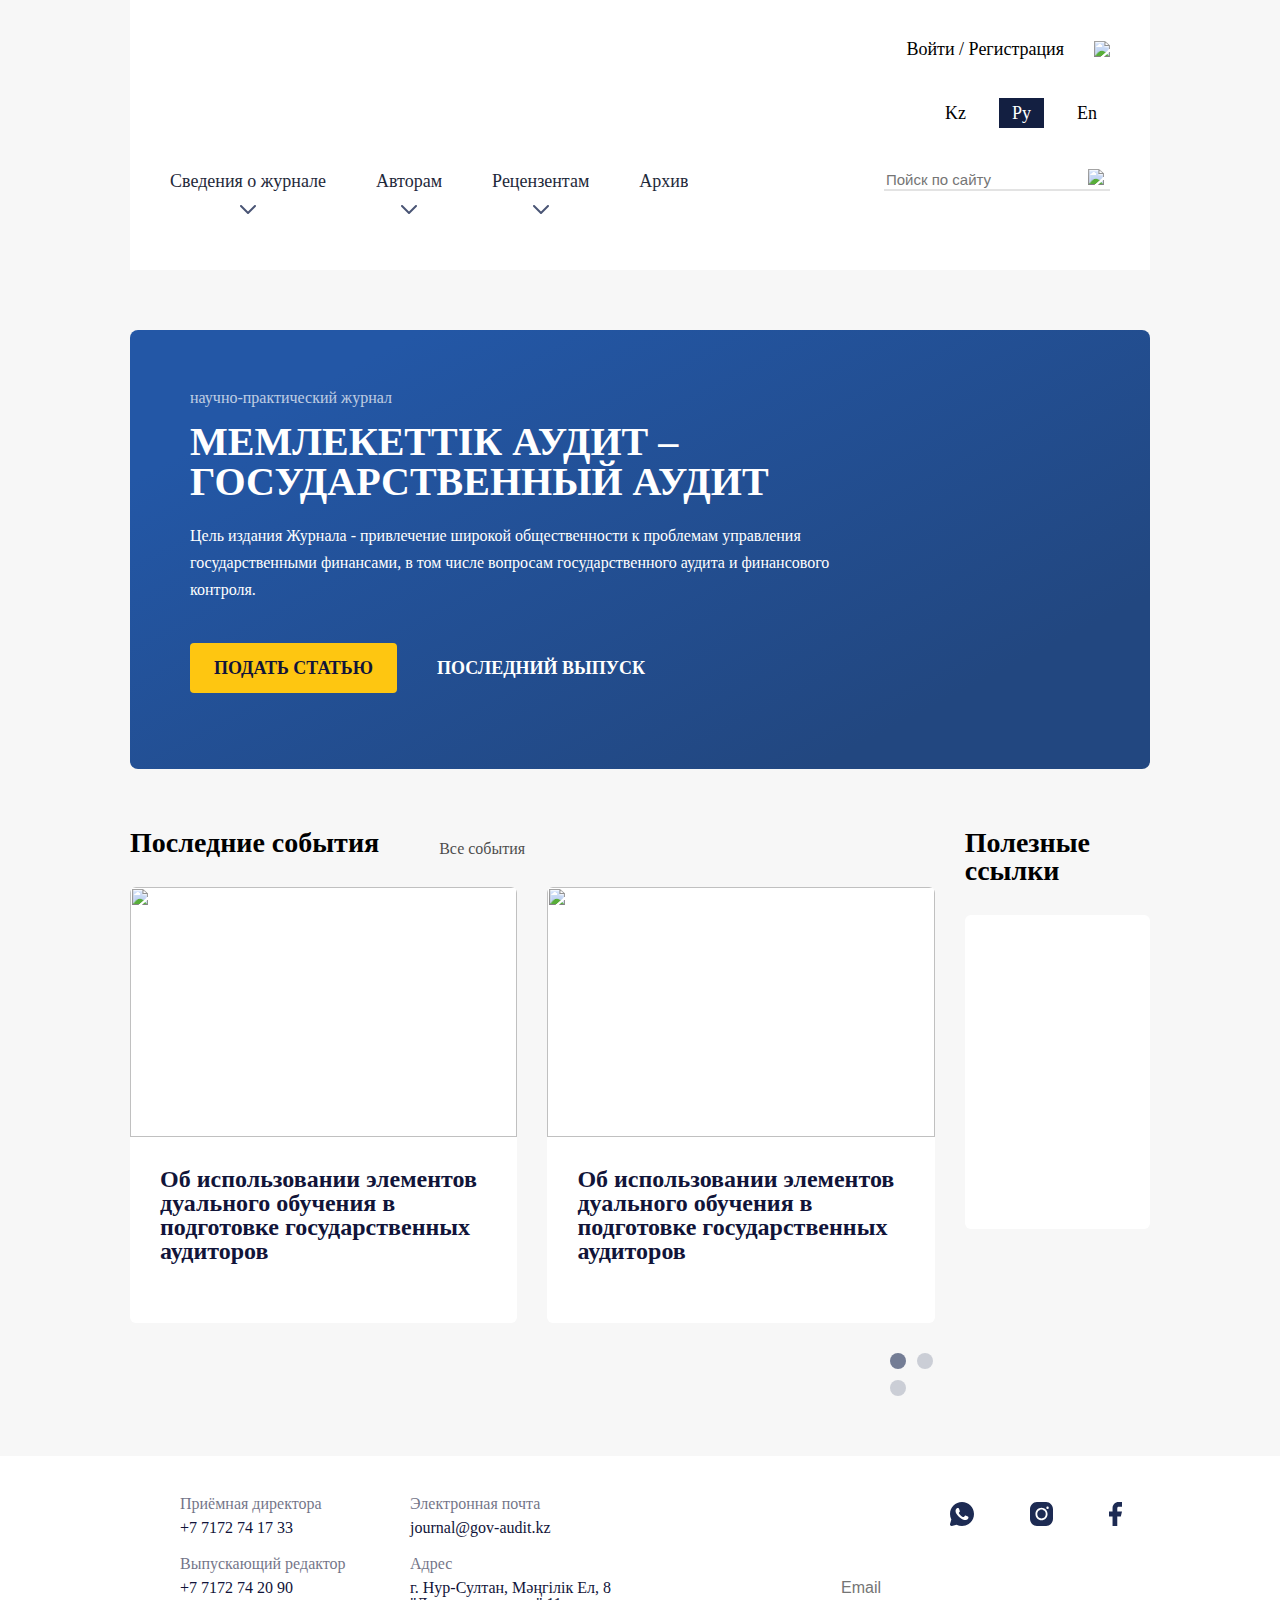
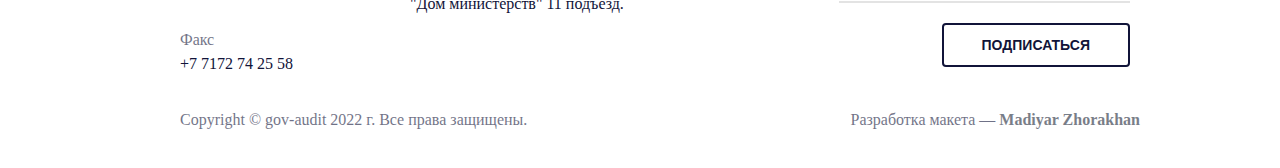
==== commit 3009d87e: "footer changed" ====
--- a/index.html
+++ b/index.html
@@ -7,21 +7,20 @@
 		<title>Gos audit | layout</title>
 
 		<link rel="stylesheet" href="./assets/css/main.min.css" />
-		
-		
-
-</head>
+	</head>
 	<body>
 		<header>
 			<div class="header--top">
 				<div class="container">
 					<div class="logo--wrapper">
-						<img
-							height="120px"
-							src="./assets/img/Esep logo 1.svg"
-							alt=""
-							srcset=""
-						/>
+						<a href="index.html">
+							<img
+								height="120px"
+								src="./assets/img/Esep logo 1.svg"
+								alt=""
+								srcset=""
+							/>
+						</a>
 					</div>
 					
 					<div class="navigation--wrapper">
@@ -30,13 +29,13 @@
 							&nbsp;/&nbsp;
 							<a href="#" class="personal--registr">Регистрация</a>
 						
-						<img class="personal--svg" src="/assets/img/icons/user.svg" />
+						<img class="personal--svg" src="./assets/img/icons/user.svg" />
 							
 						</div>
 						<div class="lang--wrapper">
 							<ul class="lang--list">
 								<li class="lang--item"><a href="" class="lang--link">Kz</a></li>
-								<li class="lang--item"><a href="" class="lang--link">Ру</a></li>
+								<li class="lang--item active"><a href="" class="lang--link">Ру</a></li>
 								<li class="lang--item"><a href="" class="lang--link">En</a></li>
 							</ul>
 
@@ -47,26 +46,62 @@
 			</div>
 			<div class="header--bottom">
 				<div class="container">
-					<div class="menu--wrapper">
-						<ul class="menu--list">
-							<li class="menu--item">
-								<a href="" class="menu--link">Сведения о журнале</a>
-							</li>
-							<li class="menu--item">
-								<a href="" class="menu--link">Авторам</a>
-							</li>
-							<li class="menu--item">
-								<a href="" class="menu--link">Рецензентам</a>
-							</li>
-							<li class="menu--item">
-								<a href="" class="menu--link">Архив</a>
-							</li>
-						</ul>
+					<!-- Mobile burger menu -->
+
+						<input id="menu-toggle" type="checkbox" />
+						<label class='menu-button-container' for="menu-toggle">
+							<div class='menu-button'></div>
+						</label>
+
+					<!-- end Mobile burger menu -->
+
+					<div class="header-nav" id="myTopnav">
+						<div class="dropdown">
+							<a class="dropbtn" href="#">Сведения о журнале 
+								<i class=""><img src="assets/img/icons/down-arrow-icon.svg" alt=""></i>
+							</a>
+							<div class="dropdown-content d-flex">
+								<div class="left-side">
+									<a href="certificate_KI.html">Свидетельство о постановке на учет</a>
+									<a href="reference_AO.html">Справка АО "НЦГНТЭ"</a>
+									<a href="#">Редакционная политика</a>
+									<a href="publication_ethics.html">Публикационная этика</a>
+									<a href="#">Редакционная коллегия</a>
+									<a href="contacts.html">Контакты</a>
+								</div>
+							</div>
+						</div> 
+						<div class="dropdown">
+							<a class="dropbtn" href="#">Авторам 
+								<i class=""><img src="assets/img/icons/down-arrow-icon.svg" alt=""></i>
+							</a>
+							<div class="dropdown-content">
+								<a href="guidelines.html">Руководство по оформлению статьи</a>
+								<a href="#">Инструкция по подачи статьи</a>
+								<a href="recall_instruction.html">Инструкция по отзыву или исправлению статей</a>
+								<a href="article_layout.html">Макет статьи</a>
+								<a href="#">Оплата организационного взноса</a>
+							</div>
+						</div>
+						<div class="dropdown">
+							<a class="dropbtn" href="#">Рецензентам 
+								<i class=""><img src="assets/img/icons/down-arrow-icon.svg" alt=""></i>
+							</a>
+							<div class="dropdown-content">
+								<a href="reviewing.html">Тип и порядок рецензирования</a>
+								<a href="#">Инструкция для рецензентов</a>
+							</div>
+						</div>
+						<div class="dropdown">
+							<a class="dropbtn" href="archive.html">
+								Архив
+							</a>
+						</div>
 					</div>
 					<div class="search--wrapper">
 						<form class="search--bar" action type="get">
 							<input class="search--input" type="text" placeholder="Пойск по сайту" />
-							<button class="search--button" type="submit"><img class="personal--svg" src="/assets/img/icons/search.svg" /></button>
+							<button class="search--button" type="submit"><img class="personal--svg" src="./assets/img/icons/search.svg" /></button>
 						</form>
 					</div>
 				</div>
@@ -268,9 +303,9 @@
 
 						<div action="" method="get" class="subscribe--from">
 							<div class="subscribe--contacts">
-								<a href="#" class="subscribe--contact" type="submit"><img class="personal--svg" src="/assets/img/icons/icon-social-whatsapp.svg" /></a>
-								<a href="#" class="subscribe--contact" type="submit"><img class="personal--svg" src="/assets/img/icons/icon-social-instagram.svg" /></a>
-								<a href="#" class="subscribe--contact" type="submit"><img class="personal--svg" src="/assets/img/icons/icon-social-facebook.svg" /></a>
+								<a href="#" class="subscribe--contact" type="submit"><img class="personal--svg" src="./assets/img/icons/icon-social-whatsapp.svg" /></a>
+								<a href="#" class="subscribe--contact" type="submit"><img class="personal--svg" src="./assets/img/icons/icon-social-instagram.svg" /></a>
+								<a href="#" class="subscribe--contact" type="submit"><img class="personal--svg" src="./assets/img/icons/icon-social-facebook.svg" /></a>
 							</div>
 							<form action="" class="subscribe--email">
 								<input class="subscribe--input" type="text" name="email" placeholder="Email" />
@@ -285,9 +320,9 @@
 						Copyright © gov-audit 2022 г. Все права защищены.
 					</div>
 					<div class="site--info-dev">
-						<a href="" target="_blank">Разработка сайта — Zerone Technology</a>
-					</div>
-					<img class="dev--svg" src="/assets/img/icons/logo-zerone.svg" />
+						Разработка макета — <a href="https://github.com/MadiyarZh?tab=repositories" style="color: #1e293a;font-weight: 700;">Madiyar Zhorakhan</a>
+					</div>
+					 
 					
 				</div>
 			</div>
--- a/assets/css/main.min.css
+++ b/assets/css/main.min.css
@@ -1 +1 @@
-html,body,div,span,applet,object,iframe,h1,h2,h3,h4,h5,h6,p,blockquote,pre,a,abbr,acronym,address,big,cite,code,del,dfn,em,img,ins,kbd,q,s,samp,small,strike,strong,sub,sup,tt,var,b,u,i,center,dl,dt,dd,ol,ul,li,fieldset,form,label,legend,table,caption,tbody,tfoot,thead,tr,th,td,article,aside,canvas,details,embed,figure,figcaption,footer,header,hgroup,menu,nav,output,ruby,section,summary,time,mark,audio,video{margin:0;padding:0;border:0;font-size:100%;font:inherit;vertical-align:baseline}a{color:inherit;text-decoration:none}article,aside,details,figcaption,figure,footer,header,hgroup,menu,nav,section{display:block}body{line-height:1}ol,ul{list-style:none}blockquote,q{quotes:none}blockquote:before,blockquote:after{content:'';content:none}q:before,q:after{content:'';content:none}table{border-collapse:collapse;border-spacing:0}@font-face{font-family:'PT Sans';src:url("./../fonts/PT sans/PTSans-Regular.ttf")}@font-face{font-family:'PT Sans';src:url("./../fonts/PT sans/PTSans-Bold.ttf");font-weight:bold}header{width:100%;max-width:100%}header .header--top .container{display:-webkit-box;display:-ms-flexbox;display:flex;-webkit-box-orient:horizontal;-webkit-box-direction:normal;-ms-flex-direction:row;flex-direction:row;-ms-flex-wrap:wrap;flex-wrap:wrap;background:#fff;padding:40px 40px 0 56px}header .header--top .logo--wrapper,header .header--top .navigation--wrapper{max-width:50%;width:50%}header .header--top .logo--wrapper{display:-webkit-box;display:-ms-flexbox;display:flex;-webkit-box-pack:start;-ms-flex-pack:start;justify-content:start;-webkit-box-align:start;-ms-flex-align:start;align-items:flex-start}header .header--top .navigation--wrapper{display:-webkit-box;display:-ms-flexbox;display:flex;-webkit-box-pack:end;-ms-flex-pack:end;justify-content:end;-webkit-box-align:end;-ms-flex-align:end;align-items:flex-end;-webkit-box-orient:vertical;-webkit-box-direction:normal;-ms-flex-direction:column;flex-direction:column;gap:40px}header .header--top .personal--wrapper{width:50%;max-width:50%;font-size:18px;display:-webkit-box;display:-ms-flexbox;display:flex;-webkit-box-pack:end;-ms-flex-pack:end;justify-content:end;justify-content:flex-end;-webkit-box-align:center;-ms-flex-align:center;align-items:center;-webkit-transition:color .2s linear;transition:color .2s linear}header .header--top .personal--wrapper .personal--registr{padding-right:30px}header .header--top .personal--login:hover{color:#131f41;text-decoration:underline}header .header--top .personal--registr:hover{color:#131f41;text-decoration:underline}header .header--top .lang--wrapper{width:100%;max-width:100%;display:-webkit-box;display:-ms-flexbox;display:flex;-webkit-box-pack:end;-ms-flex-pack:end;justify-content:end}header .header--top .lang--list{display:-webkit-inline-box;display:-ms-inline-flexbox;display:inline-flex;width:100%;-webkit-box-pack:end;-ms-flex-pack:end;justify-content:end;gap:20px;font-size:18px}header .header--top .lang--item{width:-webkit-fit-content;width:-moz-fit-content;width:fit-content;max-width:-webkit-fit-content;max-width:-moz-fit-content;max-width:fit-content;color:black;-webkit-transition:color .2s linear;transition:color .2s linear}header .header--top .lang--link{padding:6px 13px}header .header--top .lang--item:hover{color:#fff;text-decoration:none}header .header--top .lang--item:hover a{background-color:#131f41}header .header--bottom .container{display:-webkit-box;display:-ms-flexbox;display:flex;-webkit-box-orient:horizontal;-webkit-box-direction:normal;-ms-flex-direction:row;flex-direction:row;-ms-flex-wrap:wrap;flex-wrap:wrap;background:#fff;padding:40px}header .header--bottom .menu--wrapper,header .header--bottom .search--wrapper{max-width:50%;width:50%}header .header--bottom .menu--wrapper{display:-webkit-box;display:-ms-flexbox;display:flex;-webkit-box-pack:start;-ms-flex-pack:start;justify-content:start;-webkit-box-align:start;-ms-flex-align:start;align-items:flex-start}header .header--bottom .menu--list{display:-webkit-inline-box;display:-ms-inline-flexbox;display:inline-flex}header .header--bottom .menu--link{display:-webkit-box;display:-ms-flexbox;display:flex;padding:8px 16px}header .header--bottom .search--wrapper{display:-webkit-box;display:-ms-flexbox;display:flex;-webkit-box-pack:end;-ms-flex-pack:end;justify-content:end;-webkit-box-align:end;-ms-flex-align:end;align-items:flex-end}.search--input{width:190px;height:30px;border:unset;outline:none;font-size:15px}.search--button{height:40px;border:unset;outline:none;background-color:#fff;-webkit-transition:background-color .2s linear;transition:background-color .2s linear}.search--button:hover{border-radius:4px;background-color:#cac7bb}.search--bar{border-bottom:2px solid #e3e3e3}footer{width:100%;max-width:100%;margin-top:60px;padding:40px;-webkit-box-sizing:border-box;box-sizing:border-box;background:#ffffff;font-size:16px;color:#111439}footer .container{display:-webkit-box;display:-ms-flexbox;display:flex;-ms-flex-wrap:wrap;flex-wrap:wrap}footer .footer--left,footer .footer--right{-webkit-box-flex:50%;-ms-flex:50%;flex:50%;max-width:50%}footer .footer--bottom{margin-top:40px;-webkit-box-flex:100%;-ms-flex:100%;flex:100%;display:-webkit-box;display:-ms-flexbox;display:flex;-webkit-box-align:center;-ms-flex-align:center;align-items:center}footer .footer--bottom .site--info-c{width:-webkit-fit-content;width:-moz-fit-content;width:fit-content;margin-right:auto;opacity:0.6;padding-left:50px}footer .footer--bottom .site--info-dev{width:-webkit-fit-content;width:-moz-fit-content;width:fit-content;margin-left:auto;opacity:0.6;padding-right:10px}footer .contact--info{display:-webkit-box;display:-ms-flexbox;display:flex;-webkit-box-orient:horizontal;-webkit-box-direction:normal;-ms-flex-direction:row;flex-direction:row;-ms-flex-wrap:wrap;flex-wrap:wrap;row-gap:20px;padding-left:50px}footer .contact--info .w-50{-webkit-box-flex:50%;-ms-flex:50%;flex:50%;max-width:50%}footer .contact--item{display:-webkit-box;display:-ms-flexbox;display:flex;-webkit-box-orient:vertical;-webkit-box-direction:normal;-ms-flex-direction:column;flex-direction:column;row-gap:8px}footer .contact--item .title--line{color:#111439;opacity:0.6}footer .subscribe--from{display:-webkit-box;display:-ms-flexbox;display:flex;-webkit-box-pack:end;-ms-flex-pack:end;justify-content:end;-webkit-box-align:end;-ms-flex-align:end;align-items:flex-end;-webkit-box-orient:vertical;-webkit-box-direction:normal;-ms-flex-direction:column;flex-direction:column;gap:40px;padding-right:20px}footer .subscribe--contacts{display:-webkit-box;display:-ms-flexbox;display:flex;gap:40px}footer .subscribe--contact{-webkit-transition:background-color .2s linear;transition:background-color .2s linear;padding:6px 8px}footer .subscribe--contact:hover{opacity:1s;border-radius:4px;background-color:#5d5486}footer .subscribe--email{display:-webkit-box;display:-ms-flexbox;display:flex;-webkit-box-orient:vertical;-webkit-box-direction:normal;-ms-flex-direction:column;flex-direction:column;gap:20px}footer .subscribe--input{font-size:16px;line-height:24px;width:287px;border:unset;outline:none;border-bottom:2px solid #e3e3e3;-webkit-transition:background-color .2s linear;transition:background-color .2s linear}footer .subscribe--btn{display:-webkit-box;display:-ms-flexbox;display:flex;-ms-flex-item-align:end;align-self:flex-end;padding:8px 38px;font-size:14px;line-height:24px;font-weight:600;text-transform:uppercase;color:#111439;background-color:#fff;border-radius:4px;border:2px solid #111439;-webkit-transition:background-color .2s linear;transition:background-color .2s linear}footer .subscribe--btn:hover{background-color:#cac7bb}.btn{padding:16px 24px;width:-webkit-fit-content;width:-moz-fit-content;width:fit-content;height:-webkit-fit-content;height:-moz-fit-content;height:fit-content;text-transform:uppercase;font-weight:bold;border-radius:4px;display:-webkit-box;display:-ms-flexbox;display:flex;-webkit-box-pack:center;-ms-flex-pack:center;justify-content:center;-webkit-box-align:center;-ms-flex-align:center;align-items:center}.btn--wrapper{width:100%;max-width:100%;height:-webkit-fit-content;height:-moz-fit-content;height:fit-content;padding:16px 0;display:-webkit-box;display:-ms-flexbox;display:flex;-webkit-box-orient:vertical;-webkit-box-direction:normal;-ms-flex-direction:column;flex-direction:column}.btn--inline{height:-webkit-fit-content;height:-moz-fit-content;height:fit-content;display:-webkit-inline-box;display:-ms-inline-flexbox;display:inline-flex;-webkit-column-gap:16px;column-gap:16px}.btn--primary{background-color:#fec611;color:#111439}.banner--wide-top{width:100%;max-width:100%;margin-top:60px;padding:60px;border-radius:8px;-webkit-box-sizing:border-box;box-sizing:border-box;background:linear-gradient(152.67deg, #2357a6 15.56%, #224780 82.04%),linear-gradient(152.67deg, #2b72b3 15.56%, #1756a2 82.04%),#2469bb;color:#fff}.banner--wide-top article .cartegory{margin-bottom:16px;font-size:16px;opacity:0.7}.banner--wide-top article .title{margin-bottom:20px;font-size:40px;font-weight:bold}@media screen and (max-width: 768px){.banner--wide-top article .title{font-size:32px}}.banner--wide-top article .description{margin-bottom:24px;font-size:16px;line-height:27px;max-width:650px}.banner--wide-top .btn{font-size:18px}@media screen and (max-width: 768px){.banner--wide-top .btn--inline{-webkit-box-orient:horizontal;-webkit-box-direction:normal;-ms-flex-direction:row;flex-direction:row;-ms-flex-wrap:wrap;flex-wrap:wrap;row-gap:15px}.banner--wide-top .btn--inline .btn{width:100%}}.content--complex{display:-webkit-box;display:-ms-flexbox;display:flex;-webkit-box-orient:horizontal;-webkit-box-direction:normal;-ms-flex-direction:row;flex-direction:row;-webkit-box-sizing:border-box;box-sizing:border-box;margin-top:60px}@media screen and (max-width: 1020px){.content--complex{-ms-flex-wrap:wrap;flex-wrap:wrap;margin-top:30px}}.content--left,.content--right{-webkit-box-sizing:border-box;box-sizing:border-box}.content--right{margin-left:auto}@media screen and (max-width: 980px){.content--right{width:100%;max-width:100%;margin-left:0;margin-top:30px}}.content--right .block--content{width:100%;max-width:100%;-webkit-box-sizing:border-box;box-sizing:border-box;background-color:#fff;border-radius:6px;padding:40px}.block--title{max-width:100%;display:-webkit-inline-box;display:-ms-inline-flexbox;display:inline-flex}@media screen and (max-width: 768px){.block--title{width:100%;display:-webkit-inline-box;display:-ms-inline-flexbox;display:inline-flex}}.block--title .title,.block--title .link{display:-webkit-box;display:-ms-flexbox;display:flex;-webkit-box-align:end;-ms-flex-align:end;align-items:end}.block--title .title{width:-webkit-fit-content;width:-moz-fit-content;width:fit-content;margin-right:60px;font-size:28px;font-weight:bold}.block--title .link{font-size:16px;opacity:0.7}@media screen and (max-width: 768px){.block--title .link{margin-left:auto}}.block--content{margin-top:30px;display:-webkit-box;display:-ms-flexbox;display:flex}.news--list{width:100%;max-width:100%;-webkit-box-sizing:border-box;box-sizing:border-box;display:-webkit-box;display:-ms-flexbox;display:flex;-ms-flex-wrap:wrap;flex-wrap:wrap;row-gap:30px;margin-left:-15px;margin-right:-15px}@media screen and (max-width: 1020px){.news--list{width:auto;margin-left:0;margin-right:0}}@media screen and (max-width: 768px){.news--list{margin-left:auto;margin-right:auto}}.news--item{-webkit-box-flex:calc(100% / 2);-ms-flex:calc(100% / 2);flex:calc(100% / 2);max-width:calc(100% / 2);-webkit-box-sizing:border-box;box-sizing:border-box}@media screen and (max-width: 768px){.news--item{-webkit-box-flex:1;-ms-flex:auto;flex:auto;max-width:100%}}.news--content{border-radius:6px;overflow:hidden;background-color:#fff}.news--content--wrapper{max-width:100%;padding:0 15px;-webkit-box-sizing:border-box;box-sizing:border-box}@media screen and (max-width: 768px){.news--content--wrapper{padding:0}}.news--image{max-width:100%;width:100%;height:250px}.news--image img{height:100%;width:100%;-o-object-fit:cover;object-fit:cover;-o-object-position:center center;object-position:center center}.news--info{padding:30px 30px 60px 30px}.news--info .title{font-size:24px;font-weight:bold;color:#111439}.pagination{width:100%;max-width:100%;-webkit-box-sizing:border-box;box-sizing:border-box}.pagination--news{display:-webkit-box;display:-ms-flexbox;display:flex;-webkit-box-orient:horizontal;-webkit-box-direction:normal;-ms-flex-direction:row;flex-direction:row;-webkit-box-pack:end;-ms-flex-pack:end;justify-content:flex-end;-webkit-column-gap:30px;column-gap:30px}.pagination--news .icon{display:-webkit-box;display:-ms-flexbox;display:flex;-webkit-box-pack:center;-ms-flex-pack:center;justify-content:center;-webkit-box-align:center;-ms-flex-align:center;align-items:center}.pagination .external .image--wrapper{max-width:60px;display:-webkit-box;display:-ms-flexbox;display:flex;-webkit-box-orient:horizontal;-webkit-box-direction:normal;-ms-flex-direction:row;flex-direction:row;-ms-flex-wrap:wrap;flex-wrap:wrap;row-gap:11px;-webkit-column-gap:11px;column-gap:11px}.pagination .external .image--wrapper .icon{width:16px;height:16px;background-color:#1d2b53;border-radius:50px;opacity:0.2}.pagination .external .image--wrapper .icon.active,.pagination .external .image--wrapper .icon:hover{background-color:#1d2b53;opacity:0.6}.link--list{max-width:100%;padding:40px;-webkit-box-sizing:border-box;box-sizing:border-box;display:-webkit-box;display:-ms-flexbox;display:flex;-webkit-box-orient:vertical;-webkit-box-direction:normal;-ms-flex-direction:column;flex-direction:column;row-gap:30px}@media screen and (max-width: 980px){.link--list{-webkit-box-orient:horizontal;-webkit-box-direction:normal;-ms-flex-direction:row;flex-direction:row;-webkit-box-align:center;-ms-flex-align:center;align-items:center;-ms-flex-wrap:wrap;flex-wrap:wrap;-webkit-box-pack:justify;-ms-flex-pack:justify;justify-content:space-between;row-gap:30px;-webkit-column-gap:30px;column-gap:30px}}.link--item{width:100%;max-width:100%;max-height:160px;display:-webkit-box;display:-ms-flexbox;display:flex}.link--item .image--link{margin:0 auto}.link--item .image--link img{max-width:160px;max-height:100px}.main--sections{width:1440px;margin:0 auto;-webkit-box-sizing:border-box;box-sizing:border-box}.sections{width:100%;max-width:100%;padding:40px 0px 40px 0px;border-radius:8px;-webkit-box-sizing:border-box;box-sizing:border-box;font-size:16px}.sections .sections--main{opacity:0.5}.main_page{-webkit-box-sizing:border-box;box-sizing:border-box;background:#fff;padding:60px 100px}.main_page .contacts--title{font-size:28px;text-transform:uppercase;font-weight:bold;padding-bottom:60px}.main_page .contacts--wrapper{display:-webkit-box;display:-ms-flexbox;display:flex;-webkit-box-orient:horizontal;-webkit-box-direction:normal;-ms-flex-direction:row;flex-direction:row;gap:70px}.main_page .contacts--wrapper .left-side,.main_page .contacts--wrapper .right-side{display:-webkit-box;display:-ms-flexbox;display:flex;-webkit-box-orient:vertical;-webkit-box-direction:normal;-ms-flex-direction:column;flex-direction:column;gap:20px;width:280px}.main_page .contacts--wrapper .left-side .contacts--item,.main_page .contacts--wrapper .right-side .contacts--item{font-size:16px}.main_page .contacts--wrapper .left-side .contacts--item .contacts--title--line,.main_page .contacts--wrapper .right-side .contacts--item .contacts--title--line{padding-bottom:3px;opacity:0.5}.main_page .contacts--wrapper .left-side .contacts--item .line--link,.main_page .contacts--wrapper .right-side .contacts--item .line--link{color:#126AEF}.main_page .contacts--wrapper .left-side .contacts--item--last,.main_page .contacts--wrapper .right-side .contacts--item--last{padding-top:60px}html,body{font-family:'PT Sans';background:#f7f7f7}.container,main{width:1920px;max-width:100%;margin:0 auto;-webkit-box-sizing:border-box;box-sizing:border-box}@media screen and (max-width: 1920px){.container,main{width:1440px}}@media screen and (max-width: 1440px){.container,main{width:1020px}}@media screen and (max-width: 1020px){.container,main{width:980px}}@media screen and (max-width: 980px){.container,main{width:768px}}@media screen and (max-width: 768px){.container,main{width:480px}}@media screen and (max-width: 480px){.container,main{width:100%;max-width:100%;padding:0 20px}}
+a,abbr,acronym,address,applet,article,aside,audio,b,big,blockquote,body,canvas,caption,center,cite,code,dd,del,details,dfn,div,dl,dt,em,embed,fieldset,figcaption,figure,footer,form,h1,h2,h3,h4,h5,h6,header,hgroup,html,i,iframe,img,ins,kbd,label,legend,li,mark,menu,nav,object,ol,output,p,pre,q,ruby,s,samp,section,small,span,strike,strong,sub,summary,sup,table,tbody,td,tfoot,th,thead,time,tr,tt,u,ul,var,video{margin:0;padding:0;border:0;font-size:100%;font:inherit;vertical-align:baseline}a{color:inherit;text-decoration:none}article,aside,details,figcaption,figure,footer,header,hgroup,menu,nav,section{display:block}body{line-height:1}ol,ul{list-style:none}blockquote,q{quotes:none}blockquote:after,blockquote:before{content:"";content:none}q:after,q:before{content:"";content:none}table{border-collapse:collapse;border-spacing:0}@font-face{font-family:"PT Sans";src:url("./../fonts/PT sans/PTSans-Regular.ttf")}@font-face{font-family:"PT Sans";src:url("./../fonts/PT sans/PTSans-Bold.ttf");font-weight:bold}header{width:100%;max-width:100%}header .header--top .container{display:-webkit-box;display:-ms-flexbox;display:flex;-webkit-box-orient:horizontal;-webkit-box-direction:normal;-ms-flex-direction:row;flex-direction:row;-ms-flex-wrap:wrap;flex-wrap:wrap;background:#fff;padding:40px 40px 0 56px}header .header--top .logo--wrapper,header .header--top .navigation--wrapper{max-width:50%;width:50%}header .header--top .logo--wrapper{display:-webkit-box;display:-ms-flexbox;display:flex;-webkit-box-pack:start;-ms-flex-pack:start;justify-content:start;-webkit-box-align:start;-ms-flex-align:start;align-items:flex-start}header .header--top .navigation--wrapper{display:-webkit-box;display:-ms-flexbox;display:flex;-webkit-box-pack:end;-ms-flex-pack:end;justify-content:end;-webkit-box-align:end;-ms-flex-align:end;align-items:flex-end;-webkit-box-orient:vertical;-webkit-box-direction:normal;-ms-flex-direction:column;flex-direction:column;gap:40px}header .header--top .personal--wrapper{width:50%;max-width:50%;font-size:18px;display:-webkit-box;display:-ms-flexbox;display:flex;-webkit-box-pack:end;-ms-flex-pack:end;justify-content:end;justify-content:flex-end;-webkit-box-align:center;-ms-flex-align:center;align-items:center;-webkit-transition:color 0.2s linear;transition:color 0.2s linear}header .header--top .personal--wrapper .personal--registr{padding-right:30px}header .header--top .personal--login:hover{color:#131f41;text-decoration:underline}header .header--top .personal--registr:hover{color:#131f41;text-decoration:underline}header .header--top .lang--wrapper{width:100%;max-width:100%;display:-webkit-box;display:-ms-flexbox;display:flex;-webkit-box-pack:end;-ms-flex-pack:end;justify-content:end}header .header--top .lang--list{display:-webkit-inline-box;display:-ms-inline-flexbox;display:inline-flex;width:100%;-webkit-box-pack:end;-ms-flex-pack:end;justify-content:end;gap:20px;font-size:18px}header .header--top .lang--item{width:-webkit-fit-content;width:-moz-fit-content;width:fit-content;max-width:-webkit-fit-content;max-width:-moz-fit-content;max-width:fit-content;color:black;-webkit-transition:color 0.2s linear;transition:color 0.2s linear}header .header--top .lang--link{padding:6px 13px}header .header--top .lang--item:hover{color:#fff;text-decoration:none}header .header--top .lang--item:hover a{background-color:#131f41}header .header--bottom .container{display:-webkit-box;display:-ms-flexbox;display:flex;-webkit-box-orient:horizontal;-webkit-box-direction:normal;-ms-flex-direction:row;flex-direction:row;-ms-flex-wrap:wrap;flex-wrap:wrap;background:#fff;padding:40px}header .header--bottom .menu--wrapper,header .header--bottom .search--wrapper{max-width:50%;width:50%}header .header--bottom .menu--wrapper{display:-webkit-box;display:-ms-flexbox;display:flex;-webkit-box-pack:start;-ms-flex-pack:start;justify-content:start;-webkit-box-align:start;-ms-flex-align:start;align-items:flex-start}header .header--bottom .menu--list{display:-webkit-inline-box;display:-ms-inline-flexbox;display:inline-flex}header .header--bottom .menu--link{display:-webkit-box;display:-ms-flexbox;display:flex;padding:8px 16px}header .header--bottom .search--wrapper{display:-webkit-box;display:-ms-flexbox;display:flex;-webkit-box-pack:end;-ms-flex-pack:end;justify-content:end;-webkit-box-align:end;-ms-flex-align:end;align-items:flex-end}header .header--bottom .container{-webkit-box-align:start;-ms-flex-align:start;align-items:flex-start;-webkit-box-pack:justify;-ms-flex-pack:justify;justify-content:space-between}header .header--bottom .container .search--wrapper{width:auto}.search--input{width:190px;border:unset;outline:none;font-size:15px}.search--button{border:unset;outline:none;background-color:#fff;-webkit-transition:background-color 0.2s linear;transition:background-color 0.2s linear}.search--button:hover{border-radius:4px;background-color:#cac7bb}.search--bar{border-bottom:2px solid #e3e3e3}footer{width:100%;max-width:100%;margin-top:60px;padding:40px;-webkit-box-sizing:border-box;box-sizing:border-box;background:#ffffff;font-size:16px;color:#111439}footer .container{display:-webkit-box;display:-ms-flexbox;display:flex;-ms-flex-wrap:wrap;flex-wrap:wrap}footer .footer--left,footer .footer--right{-webkit-box-flex:50%;-ms-flex:50%;flex:50%;max-width:50%}footer .footer--bottom{margin-top:40px;-webkit-box-flex:100%;-ms-flex:100%;flex:100%;display:-webkit-box;display:-ms-flexbox;display:flex;-webkit-box-align:center;-ms-flex-align:center;align-items:center}footer .footer--bottom .site--info-c{width:-webkit-fit-content;width:-moz-fit-content;width:fit-content;margin-right:auto;opacity:0.6;padding-left:50px}footer .footer--bottom .site--info-dev{width:-webkit-fit-content;width:-moz-fit-content;width:fit-content;margin-left:auto;opacity:0.6;padding-right:10px}footer .contact--info{display:-webkit-box;display:-ms-flexbox;display:flex;-webkit-box-orient:horizontal;-webkit-box-direction:normal;-ms-flex-direction:row;flex-direction:row;-ms-flex-wrap:wrap;flex-wrap:wrap;row-gap:20px;padding-left:50px}footer .contact--info .w-50{-webkit-box-flex:50%;-ms-flex:50%;flex:50%;max-width:50%}footer .contact--item{display:-webkit-box;display:-ms-flexbox;display:flex;-webkit-box-orient:vertical;-webkit-box-direction:normal;-ms-flex-direction:column;flex-direction:column;row-gap:8px}footer .contact--item .title--line{color:#111439;opacity:0.6}footer .subscribe--from{display:-webkit-box;display:-ms-flexbox;display:flex;-webkit-box-pack:end;-ms-flex-pack:end;justify-content:end;-webkit-box-align:end;-ms-flex-align:end;align-items:flex-end;-webkit-box-orient:vertical;-webkit-box-direction:normal;-ms-flex-direction:column;flex-direction:column;gap:40px;padding-right:20px}footer .subscribe--contacts{display:-webkit-box;display:-ms-flexbox;display:flex;gap:40px}footer .subscribe--contact{-webkit-transition:background-color 0.2s linear;transition:background-color 0.2s linear;padding:6px 8px}footer .subscribe--contact:hover{opacity:1s;border-radius:4px;background-color:#5d5486}footer .subscribe--email{display:-webkit-box;display:-ms-flexbox;display:flex;-webkit-box-orient:vertical;-webkit-box-direction:normal;-ms-flex-direction:column;flex-direction:column;gap:20px}footer .subscribe--input{font-size:16px;line-height:24px;width:287px;border:unset;outline:none;border-bottom:2px solid #e3e3e3;-webkit-transition:background-color 0.2s linear;transition:background-color 0.2s linear}footer .subscribe--btn{display:-webkit-box;display:-ms-flexbox;display:flex;-ms-flex-item-align:end;align-self:flex-end;padding:8px 38px;font-size:14px;line-height:24px;font-weight:600;text-transform:uppercase;color:#111439;background-color:#fff;border-radius:4px;border:2px solid #111439;-webkit-transition:background-color 0.2s linear;transition:background-color 0.2s linear}footer .subscribe--btn:hover{background-color:#cac7bb}.btn{padding:16px 24px;width:-webkit-fit-content;width:-moz-fit-content;width:fit-content;height:-webkit-fit-content;height:-moz-fit-content;height:fit-content;text-transform:uppercase;font-weight:bold;border-radius:4px;display:-webkit-box;display:-ms-flexbox;display:flex;-webkit-box-pack:center;-ms-flex-pack:center;justify-content:center;-webkit-box-align:center;-ms-flex-align:center;align-items:center}.btn--wrapper{width:100%;max-width:100%;height:-webkit-fit-content;height:-moz-fit-content;height:fit-content;padding:16px 0;display:-webkit-box;display:-ms-flexbox;display:flex;-webkit-box-orient:vertical;-webkit-box-direction:normal;-ms-flex-direction:column;flex-direction:column}.btn--inline{height:-webkit-fit-content;height:-moz-fit-content;height:fit-content;display:-webkit-inline-box;display:-ms-inline-flexbox;display:inline-flex;-webkit-column-gap:16px;-moz-column-gap:16px;column-gap:16px}.btn--primary{background-color:#fec611;color:#111439}.banner--wide-top{width:100%;max-width:100%;margin-top:60px;padding:60px;border-radius:8px;-webkit-box-sizing:border-box;box-sizing:border-box;background:linear-gradient(152.67deg,#2357a6 15.56%,#224780 82.04%),linear-gradient(152.67deg,#2b72b3 15.56%,#1756a2 82.04%),#2469bb;color:#fff}.banner--wide-top article .cartegory{margin-bottom:16px;font-size:16px;opacity:0.7}.banner--wide-top article .title{margin-bottom:20px;font-size:40px;font-weight:bold}@media screen and (max-width:768px){.banner--wide-top article .title{font-size:32px}}.banner--wide-top article .description{margin-bottom:24px;font-size:16px;line-height:27px;max-width:650px}.banner--wide-top .btn{font-size:18px}@media screen and (max-width:768px){.banner--wide-top .btn--inline{-webkit-box-orient:horizontal;-webkit-box-direction:normal;-ms-flex-direction:row;flex-direction:row;-ms-flex-wrap:wrap;flex-wrap:wrap;row-gap:15px}.banner--wide-top .btn--inline .btn{width:100%}}.content--complex{display:-webkit-box;display:-ms-flexbox;display:flex;-webkit-box-orient:horizontal;-webkit-box-direction:normal;-ms-flex-direction:row;flex-direction:row;-webkit-box-sizing:border-box;box-sizing:border-box;margin-top:60px}@media screen and (max-width:1020px){.content--complex{-ms-flex-wrap:wrap;flex-wrap:wrap;margin-top:30px}}.content--left,.content--right{-webkit-box-sizing:border-box;box-sizing:border-box}.content--right{margin-left:auto}@media screen and (max-width:980px){.content--right{width:100%;max-width:100%;margin-left:0;margin-top:30px}}.content--right .block--content{width:100%;max-width:100%;-webkit-box-sizing:border-box;box-sizing:border-box;background-color:#fff;border-radius:6px;padding:40px}.block--title{max-width:100%;display:-webkit-inline-box;display:-ms-inline-flexbox;display:inline-flex}@media screen and (max-width:768px){.block--title{width:100%;display:-webkit-inline-box;display:-ms-inline-flexbox;display:inline-flex}}.block--title .link,.block--title .title{display:-webkit-box;display:-ms-flexbox;display:flex;-webkit-box-align:end;-ms-flex-align:end;align-items:end}.block--title .title{width:-webkit-fit-content;width:-moz-fit-content;width:fit-content;margin-right:60px;font-size:28px;font-weight:bold}.block--title .link{font-size:16px;opacity:0.7}@media screen and (max-width:768px){.block--title .link{margin-left:auto}}.block--content{margin-top:30px;display:-webkit-box;display:-ms-flexbox;display:flex}.news--list{width:100%;max-width:100%;-webkit-box-sizing:border-box;box-sizing:border-box;display:-webkit-box;display:-ms-flexbox;display:flex;-ms-flex-wrap:wrap;flex-wrap:wrap;row-gap:30px;margin-left:-15px;margin-right:-15px}@media screen and (max-width:1020px){.news--list{width:auto;margin-left:0;margin-right:0}}@media screen and (max-width:768px){.news--list{margin-left:auto;margin-right:auto}}.news--item{-webkit-box-flex:calc(100% / 2);-ms-flex:calc(100% / 2);flex:calc(100% / 2);max-width:calc(100% / 2);-webkit-box-sizing:border-box;box-sizing:border-box}@media screen and (max-width:768px){.news--item{-webkit-box-flex:1;-ms-flex:auto;flex:auto;max-width:100%}}.news--content{border-radius:6px;overflow:hidden;background-color:#fff}.news--content--wrapper{max-width:100%;padding:0 15px;-webkit-box-sizing:border-box;box-sizing:border-box}@media screen and (max-width:768px){.news--content--wrapper{padding:0}}.news--image{max-width:100%;width:100%;height:250px}.news--image img{height:100%;width:100%;-o-object-fit:cover;object-fit:cover;-o-object-position:center center;object-position:center center}.news--info{padding:30px 30px 60px 30px}.news--info .title{font-size:24px;font-weight:bold;color:#111439}.pagination{width:100%;max-width:100%;-webkit-box-sizing:border-box;box-sizing:border-box}.pagination--news{display:-webkit-box;display:-ms-flexbox;display:flex;-webkit-box-orient:horizontal;-webkit-box-direction:normal;-ms-flex-direction:row;flex-direction:row;-webkit-box-pack:end;-ms-flex-pack:end;justify-content:flex-end;-webkit-column-gap:30px;-moz-column-gap:30px;column-gap:30px}.pagination--news .icon{display:-webkit-box;display:-ms-flexbox;display:flex;-webkit-box-pack:center;-ms-flex-pack:center;justify-content:center;-webkit-box-align:center;-ms-flex-align:center;align-items:center}.pagination .external .image--wrapper{max-width:60px;display:-webkit-box;display:-ms-flexbox;display:flex;-webkit-box-orient:horizontal;-webkit-box-direction:normal;-ms-flex-direction:row;flex-direction:row;-ms-flex-wrap:wrap;flex-wrap:wrap;row-gap:11px;-webkit-column-gap:11px;-moz-column-gap:11px;column-gap:11px}.pagination .external .image--wrapper .icon{width:16px;height:16px;background-color:#1d2b53;border-radius:50px;opacity:0.2}.pagination .external .image--wrapper .icon.active,.pagination .external .image--wrapper .icon:hover{background-color:#1d2b53;opacity:0.6}.link--list{max-width:100%;padding:40px;-webkit-box-sizing:border-box;box-sizing:border-box;display:-webkit-box;display:-ms-flexbox;display:flex;-webkit-box-orient:vertical;-webkit-box-direction:normal;-ms-flex-direction:column;flex-direction:column;row-gap:30px}@media screen and (max-width:980px){.link--list{-webkit-box-orient:horizontal;-webkit-box-direction:normal;-ms-flex-direction:row;flex-direction:row;-webkit-box-align:center;-ms-flex-align:center;align-items:center;-ms-flex-wrap:wrap;flex-wrap:wrap;-webkit-box-pack:justify;-ms-flex-pack:justify;justify-content:space-between;row-gap:30px;-webkit-column-gap:30px;-moz-column-gap:30px;column-gap:30px}}.link--item{width:100%;max-width:100%;max-height:160px;display:-webkit-box;display:-ms-flexbox;display:flex}.link--item .image--link{margin:0 auto}.link--item .image--link img{max-width:160px;max-height:100px}.main--sections{width:1440px;max-width:1440px;margin:0 auto;-webkit-box-sizing:border-box;box-sizing:border-box}.sections{width:100%;max-width:100%;padding:40px 0px 40px 0px;border-radius:8px;-webkit-box-sizing:border-box;box-sizing:border-box;font-size:16px}.sections .sections--main{opacity:0.5}.main_page{width:1440px;margin:0 auto;-webkit-box-sizing:border-box;box-sizing:border-box;background:#fff;padding:60px 100px}.main_page .contacts--title{font-size:28px;text-transform:uppercase;font-weight:bold;padding-bottom:60px}.main_page .contacts--wrapper{display:-webkit-box;display:-ms-flexbox;display:flex;-webkit-box-orient:horizontal;-webkit-box-direction:normal;-ms-flex-direction:row;flex-direction:row;gap:70px}.main_page .contacts--wrapper .left-side,.main_page .contacts--wrapper .right-side{display:-webkit-box;display:-ms-flexbox;display:flex;-webkit-box-orient:vertical;-webkit-box-direction:normal;-ms-flex-direction:column;flex-direction:column;gap:20px;width:280px}.main_page .contacts--wrapper .left-side .contacts--item,.main_page .contacts--wrapper .right-side .contacts--item{font-size:16px}.main_page .contacts--wrapper .left-side .contacts--item .contacts--title--line,.main_page .contacts--wrapper .right-side .contacts--item .contacts--title--line{padding-bottom:3px;opacity:0.5}.main_page .contacts--wrapper .left-side .contacts--item .line--link,.main_page .contacts--wrapper .right-side .contacts--item .line--link{color:#126AEF}.main_page .contacts--wrapper .left-side .contacts--item--last,.main_page .contacts--wrapper .right-side .contacts--item--last{padding-top:60px}.main_page{width:1920px;max-width:100%;margin:0 auto;-webkit-box-sizing:border-box;box-sizing:border-box}@media screen and (max-width:1920px){.main_page{width:1440px}}@media screen and (max-width:1440px){.main_page{width:1020px}}@media screen and (max-width:1020px){.main_page{width:980px}}@media screen and (max-width:980px){.main_page{width:768px}}@media screen and (max-width:768px){.main_page{width:480px}}@media screen and (max-width:480px){.main_page{width:100%;max-width:100%;padding:0 20px}}header .header--top .lang--item a{display:block}header .header--top .lang--item.active{color:#fff}header .header--top .lang--item.active a{background-color:#131f41}.breadcrumb{margin:25px 0px;display:-webkit-box;display:-ms-flexbox;display:flex;-ms-flex-wrap:wrap;flex-wrap:wrap;padding:0 0;list-style:none}.breadcrumb .container .breadcrumb-item{font-weight:normal;font-size:14px;line-height:10px;display:inline-block;color:#0D0F1D;opacity:0.5}.breadcrumb .container .breadcrumb-item a{color:#0D0F1D;text-decoration:none}.breadcrumb .container .breadcrumb-item i{color:#0D0F1D;margin:0 18px}.breadcrumb .container .breadcrumb-item:last-child{opacity:0.8}.breadcrumb .container .breadcrumb-item+.breadcrumb-item{padding-left:0px}.breadcrumb .breadcrumb-item+.breadcrumb-item:before{content:none}.header-nav{overflow:hidden;background:transparent;display:-webkit-box;display:-ms-flexbox;display:flex;gap:50px}.header-nav a{float:left;display:block;color:#1E293A;text-align:center;text-decoration:none;font-size:17px}.header-nav .icon{display:none}.header-nav .dropdown{float:left;overflow:hidden;position:initial}.header-nav .dropdown:first-child{margin-left:0px}.header-nav .dropdown .dropbtn{font-weight:normal;font-size:18px;line-height:27px;border:none;outline:none;color:#1E293A;background-color:inherit;font-family:inherit;margin:0;display:-webkit-box;display:-ms-flexbox;display:flex;-webkit-box-orient:vertical;-webkit-box-direction:normal;-ms-flex-direction:column;flex-direction:column;-webkit-box-align:center;-ms-flex-align:center;align-items:center;position:relative}.header-nav .dropdown .dropbtn i{margin-bottom:8px}.header-nav .dropdown .dropbtn i img{-webkit-transition:0.2s;transition:0.2s}.header-nav .dropdown .dropbtn:after{content:"";position:absolute;left:auto;right:auto;bottom:0;width:0;height:4px;border-radius:4px;background-color:#5178B4;-webkit-transition:0.2s;transition:0.2s}.header-nav .dropdown .dropbtn:hover:after{width:100%;-webkit-transition:0.2s;transition:0.2s}.header-nav .dropdown a:last-child{padding-bottom:35px}.header-nav .dropdown:hover .dropbtn{color:#5178B4}.header-nav .dropdown:hover .dropbtn a{color:#5178B4}.header-nav .dropdown:hover .dropbtn i img{-webkit-transform:rotate(180deg);transform:rotate(180deg);-webkit-transition:0.2s;transition:0.2s}.header-nav .dropdown:hover .dropdown-content{opacity:1!important;visibility:visible!important;display:block}.header-nav .dropdown .dropdown-content{display:block;position:absolute;background:#fff;border-radius:4px;min-width:160px;padding:16px 0px;z-index:1;opacity:0;visibility:hidden;-webkit-transition:opacity 0.2s ease-in-out,visibility 0.2s ease-in-out;transition:opacity 0.2s ease-in-out,visibility 0.2s ease-in-out;-webkit-transition-delay:0.2s;transition-delay:0.2s;max-width:914px;gap:40px;margin-top:63px}.header-nav .dropdown .dropdown-content a{max-width:380px;float:none;color:#1E293A;font-style:normal;font-weight:normal;font-size:18px;line-height:27px;padding:10px 40px;text-decoration:none;display:block;text-align:left}.header-nav .dropdown .dropdown-content a:hover{text-decoration:underline}.menu-button-container{display:none;height:100%;width:30px;cursor:pointer;-webkit-box-orient:vertical;-webkit-box-direction:normal;-ms-flex-direction:column;flex-direction:column;-webkit-box-pack:center;-ms-flex-pack:center;justify-content:center;-webkit-box-align:center;-ms-flex-align:center;align-items:center}#menu-toggle{display:none}.menu-button{top:56px}.menu-button,.menu-button:after,.menu-button:before{display:block;background-color:#000;position:absolute;height:4px;width:30px;-webkit-transition:-webkit-transform 400ms cubic-bezier(0.23,1,0.32,1);transition:-webkit-transform 400ms cubic-bezier(0.23,1,0.32,1);transition:transform 400ms cubic-bezier(0.23,1,0.32,1);transition:transform 400ms cubic-bezier(0.23,1,0.32,1),-webkit-transform 400ms cubic-bezier(0.23,1,0.32,1);border-radius:2px}.menu-button:before{content:"";margin-top:-8px}.menu-button:after{content:"";margin-top:8px}#menu-toggle:checked+.menu-button-container .menu-button:before{margin-top:0px;-webkit-transform:rotate(405deg);transform:rotate(405deg)}#menu-toggle:checked+.menu-button-container .menu-button{background:rgba(255,255,255,0)}#menu-toggle:checked+.menu-button-container .menu-button:after{margin-top:0px;-webkit-transform:rotate(-405deg);transform:rotate(-405deg)}.archive-form-block{border-radius:4px;margin-bottom:60px}.archive-form-block form.form-filter .select-year{display:-webkit-box;display:-ms-flexbox;display:flex;-webkit-box-align:end;-ms-flex-align:end;align-items:end;overflow-x:scroll;overflow-y:hidden;padding-bottom:40px}.archive-form-block form.form-filter .select-year label{font-style:normal;font-weight:bold;font-size:18px;line-height:23px}.archive-form-block form.form-filter .select-year::-webkit-scrollbar{height:4px;cursor:pointer}.archive-form-block form.form-filter .select-year::-webkit-scrollbar-track{-webkit-box-shadow:inset 0 0 5px #E8EAEE;box-shadow:inset 0 0 5px #E8EAEE;border-radius:20px}.archive-form-block form.form-filter .select-year::-webkit-scrollbar-thumb{background:#ABB1C0;border-radius:20px;opacity:0.3;cursor:pointer}.archive-form-block form.form-filter .select-year::-webkit-scrollbar-thumb:hover{background:#6175a7;opacity:0.3}.archive-form-block form.form-filter .select-year div{margin:0 25px}.archive-form-block form.form-filter .select-year div:first-child{margin-left:0px}.archive-form-block form.form-filter .select-year div:last-child{margin-right:0px}.archive-form-block form.form-filter .select-year div input[type=radio]{display:none}.archive-form-block form.form-filter .select-year div label{font-weight:bold;font-size:20px;padding-bottom:21px;cursor:pointer;display:inline-block;-webkit-user-select:none;-moz-user-select:none;-ms-user-select:none;user-select:none;position:relative}.archive-form-block form.form-filter .select-year div label:after{content:"";display:inline-block;width:16px;height:16px;position:absolute;left:10px;bottom:1px;top:30px;border:2px solid #1D2B53;-webkit-box-sizing:border-box;box-sizing:border-box;border-radius:25px}.archive-form-block form.form-filter .select-year div label:hover{opacity:0.8}.archive-form-block form.form-filter .select-year div input[type=radio]:checked+label{opacity:1}.archive-form-block form.form-filter .select-year div input[type=radio]:checked+label:after{background:#1D2B53}.archive-form-block form.form-filter .select-year .circle{background:#D2D5DD;border-radius:25px;padding:3px;margin:0px}.document-download-block{display:-webkit-box;display:-ms-flexbox;display:flex;-webkit-box-align:center;-ms-flex-align:center;align-items:center;-webkit-box-pack:center;-ms-flex-pack:center;justify-content:center;gap:20px}.document-download-block .document-item .document-img{width:100%;height:auto}.document-download-block .document-item .document-name{font-style:normal;font-weight:bold;font-size:22px;line-height:28px;text-transform:uppercase;color:#111439;margin:20px 0px 24px}.document-download-block .document-item a{text-decoration:none;color:#111439}.document-download-block .document-item a:hover{color:#126AEF}@media (max-width:992px){header .header--bottom .container .header-nav{gap:30px}header .header--bottom .container .search--wrapper{max-width:170px}header .header--bottom .container .search--wrapper .search--bar{padding-bottom:10px;display:-webkit-box;display:-ms-flexbox;display:flex;-webkit-box-align:center;-ms-flex-align:center;align-items:center}header .header--bottom .container .search--wrapper .search--bar .search--input{width:125px}.breadcrumb{padding:0px 40px}.document-download-block{-ms-flex-wrap:wrap;flex-wrap:wrap;gap:40px}footer .container{-webkit-box-pack:justify;-ms-flex-pack:justify;justify-content:space-between}footer .container .footer--left{max-width:65%}footer .container .footer--left .contact--info{padding-left:0px}footer .container .footer--right{max-width:30%}footer .container .footer--right .subscribe--from{padding-right:0px}footer .container .footer--right .subscribe--from .subscribe--input{width:100%}}@media (max-width:768px){.breadcrumb{padding:0px 20px}.breadcrumb .container .breadcrumb-item i{margin:0 5px}header .header--top .container{-webkit-box-orient:vertical;-webkit-box-direction:normal;-ms-flex-direction:column;flex-direction:column;-webkit-box-align:center;-ms-flex-align:center;align-items:center;padding:40px 20px 0 20px;gap:25px}header .header--top .container .logo--wrapper{-webkit-box-pack:center;-ms-flex-pack:center;justify-content:center}header .header--top .container .navigation--wrapper{gap:25px}header .header--top .container .logo--wrapper,header .header--top .container .navigation--wrapper,header .header--top .container .personal--wrapper{max-width:100%;width:100%}header .header--top .container .personal--wrapper{-webkit-box-align:center;-ms-flex-align:center;align-items:center;-webkit-box-pack:center;-ms-flex-pack:center;justify-content:center}header .header--top .container .lang--list{-webkit-box-pack:center;-ms-flex-pack:center;justify-content:center}header .header--bottom .container{position:relative}header .header--bottom .container .header-nav{margin-top:48px;-webkit-box-orient:vertical;-webkit-box-direction:normal;-ms-flex-direction:column;flex-direction:column;width:100%;height:0;-webkit-transition:400ms;transition:400ms}header .header--bottom .container .header-nav .dropdown{overflow:visible}header .header--bottom .container .header-nav .dropdown .dropbtn{-webkit-box-orient:horizontal;-webkit-box-direction:normal;-ms-flex-direction:row;flex-direction:row;-webkit-box-pack:justify;-ms-flex-pack:justify;justify-content:space-between;width:calc(100% - 30px);position:relative;max-width:100%;padding:0px 15px}header .header--bottom .container .header-nav .dropdown .dropbtn i img{-webkit-transform:rotate(-90deg);transform:rotate(-90deg)}header .header--bottom .container .header-nav .dropdown .dropbtn:hover:after{width:calc(100% - 30px)}header .header--bottom .container .header-nav .dropdown .dropdown-content{margin-top:40px}header .header--bottom .container .header-nav .dropdown:hover{overflow:visible}header .header--bottom .container .header-nav .dropdown:hover i img{-webkit-transform:rotate(0deg);transform:rotate(0deg);-webkit-transition:0.2s;transition:0.2s}header .header--bottom .container .header-nav .dropdown:hover .dropdown-content{position:relative}header .header--bottom .container .search--wrapper{position:absolute;right:40px;max-width:180px}header .header--bottom .container .search--wrapper .search--bar .search--input{width:140px}header .header--bottom .container .menu-button-container{display:-webkit-box;display:-ms-flexbox;display:flex}header .header--bottom .container .menu{position:absolute;top:0;margin-top:50px;left:0;-webkit-box-orient:vertical;-webkit-box-direction:normal;-ms-flex-direction:column;flex-direction:column;width:100%;-webkit-box-pack:center;-ms-flex-pack:center;justify-content:center;-webkit-box-align:center;-ms-flex-align:center;align-items:center}header .header--bottom .container #menu-toggle:checked~.header-nav{overflow:scroll;height:250px;padding:20px 0px;-webkit-transition:height 400ms cubic-bezier(0.23,1,0.32,1);transition:height 400ms cubic-bezier(0.23,1,0.32,1)}.main_page{padding:40px 20px}.archive-form-block form.form-filter .select-year div label{font-size:14px}footer{padding:40px 20px}footer .container{-webkit-box-orient:vertical;-webkit-box-direction:normal;-ms-flex-direction:column;flex-direction:column;gap:40px}footer .container .footer--left{max-width:100%}footer .container .footer--left .contact--info{-webkit-box-orient:vertical;-webkit-box-direction:normal;-ms-flex-direction:column;flex-direction:column;-webkit-box-align:center;-ms-flex-align:center;align-items:center;row-gap:40px}footer .container .footer--left .contact--info .w-50{max-width:100%;-webkit-box-align:center;-ms-flex-align:center;align-items:center}footer .container .footer--left .contact--info .w-50 .link--line{text-align:center}footer .container .footer--right{max-width:100%}footer .container .footer--right .subscribe--from{-webkit-box-align:center;-ms-flex-align:center;align-items:center}footer .container .footer--bottom{margin-top:10px;-webkit-box-orient:vertical;-webkit-box-direction:reverse;-ms-flex-direction:column-reverse;flex-direction:column-reverse;gap:20px}footer .container .footer--bottom .site--info-,footer .container .footer--bottom .site--info-dev{padding-left:0px;padding-right:0px;text-align:center;margin-right:auto;margin-left:auto}}.publication{display:-webkit-box;display:-ms-flexbox;display:flex;-webkit-box-orient:vertical;-webkit-box-direction:normal;-ms-flex-direction:column;flex-direction:column}.publication--title{padding:60px 300px 60px 100px;font-size:28px;margin:60px 0px;font-weight:bold}.publication--item{display:-webkit-box;display:-ms-flexbox;display:flex;-webkit-box-orient:vertical;-webkit-box-direction:normal;-ms-flex-direction:column;flex-direction:column;padding:54px 100px;border:unset;outline:none;-webkit-transition:background-color 0.2s linear;transition:background-color 0.2s linear}.publication--link{width:773px;border:unset;border-bottom:3px solid #e3e3e3;cursor:pointer;padding:3px;font-weight:bold;font-size:18px;line-height:23px}.publication--link .add-outline{padding-left:760px}.publication--link .remove-outline{padding-left:760px;display:none}.publication--answer{width:773px;max-height:0;overflow:hidden;position:relative;-webkit-transition:max-height 750ms;transition:max-height 750ms}.publication--answer p{font-size:18px;padding:10px 0px}.publication--answer ul{list-style:disc!important;padding-left:20px}.publication--answer ul li{list-style:disc;margin:10px 0px}.publication--answer strong{font:revert!important;font-weight:bold!important}.publication .publication--item.active .publication--answer{max-height:100rem}.publication .publication--item.active .publication--link .add-outline{display:none}.publication .publication--item.active .publication--link .remove-outline{display:block}.reference--title{padding:0px 300px 40px 100px;font-size:28px;margin:60px 0px;font-weight:bold}.reference--item{padding:0px 700px 60px 100px}.certificate--title{padding:0px 300px 40px 100px;font-size:28px;margin:60px 0px;font-weight:bold}.certificate--item{padding:0px 700px 60px 100px}.guidelines{padding:0px 300px 0px 100px}.guidelines ul{list-style:disc!important;padding-left:20px}.guidelines ul li{list-style:disc;margin:10px 0px}.guidelines strong{font:revert!important;font-weight:bold!important}.article_layout{padding:0px 941px 0px 110px;display:-webkit-box;display:-ms-flexbox;display:flex;-webkit-box-orient:vertical;-webkit-box-direction:normal;-ms-flex-direction:column;flex-direction:column}.article_layout a{padding-bottom:31px;font-weight:bold}.article_layout .article_layout--img{padding-left:15px}body,html{font-family:"PT Sans";background:#f7f7f7}.container,main{width:1920px;max-width:100%;margin:0 auto;-webkit-box-sizing:border-box;box-sizing:border-box}@media screen and (max-width:1920px){.container,main{width:1640px}}@media screen and (max-width:1440px){.container,main{width:1020px}}@media screen and (max-width:1020px){.container,main{width:980px}}@media screen and (max-width:980px){.container,main{width:768px}}@media screen and (max-width:768px){.container,main{width:480px}}@media screen and (max-width:480px){.container,main{width:100%;max-width:100%;padding:0 20px}}